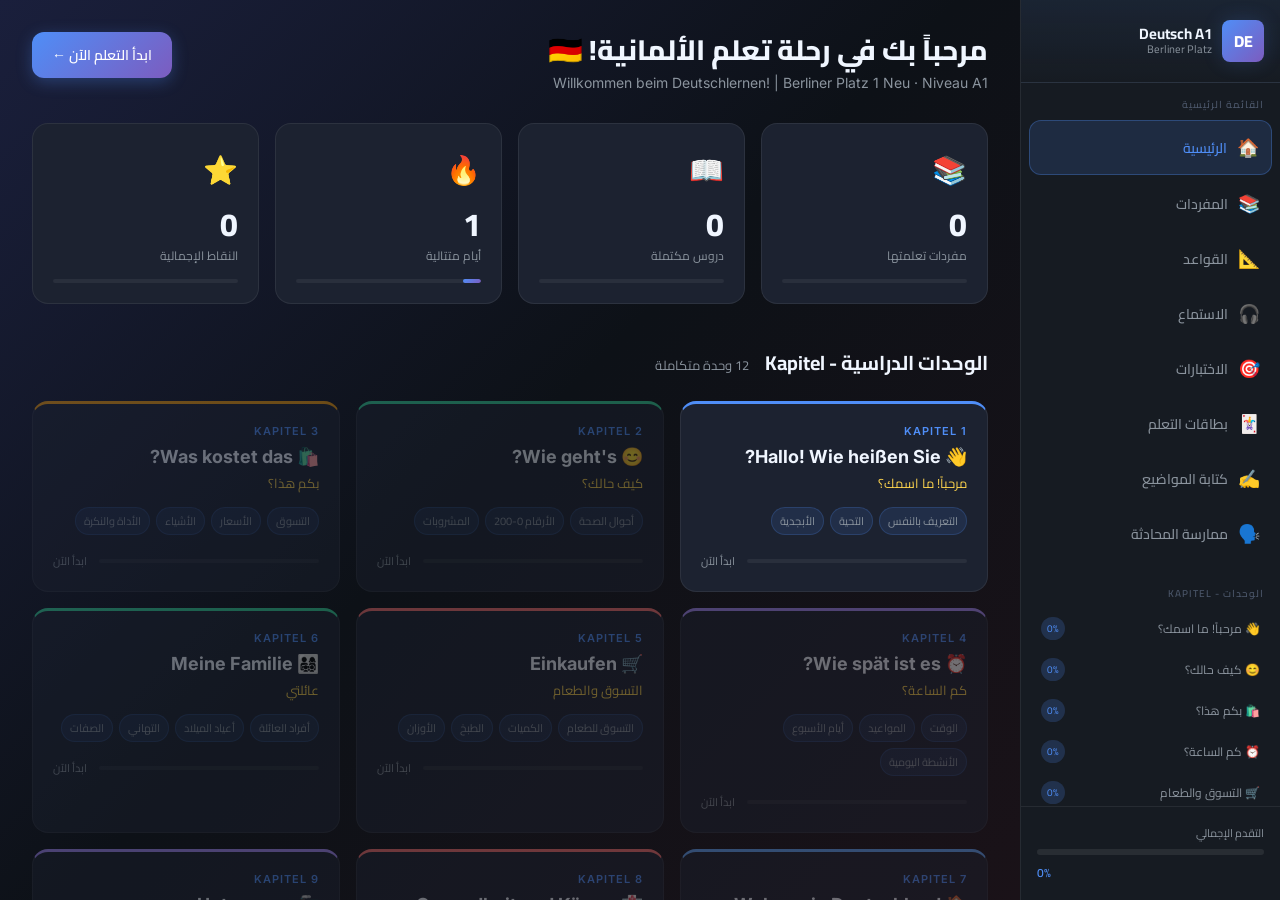
==== index.html @ d4e66ebb "Initial commit: German A1 Study Web App with Audio & Conversation Simulator" ====
<!DOCTYPE html>
<html lang="ar" dir="rtl">
<head>
  <meta charset="UTF-8" />
  <meta name="viewport" content="width=device-width, initial-scale=1.0" />
  <title>Deutsch Lernen A1 | تعلم الألمانية</title>
  <meta name="description" content="موقع تعليمي تفاعلي لتعلم اللغة الألمانية بمستوى A1 - Berliner Platz 1 Neu" />
  <link rel="preconnect" href="https://fonts.googleapis.com" />
  <link rel="preconnect" href="https://fonts.gstatic.com" crossorigin />
  <link href="https://fonts.googleapis.com/css2?family=Inter:wght@300;400;500;600;700;800&family=Amiri:wght@400;700&family=Cairo:wght@300;400;600;700;800&display=swap" rel="stylesheet" />
  <link rel="stylesheet" href="css/main.css" />
  <link rel="stylesheet" href="css/animations.css" />
  <link rel="stylesheet" href="css/skills.css" />
</head>
<body>
  <!-- Sidebar Navigation -->
  <aside class="sidebar" id="sidebar">
    <div class="sidebar-header">
      <div class="logo">
        <span class="logo-de">DE</span>
        <div class="logo-text">
          <span class="logo-title">Deutsch A1</span>
          <span class="logo-sub">Berliner Platz</span>
        </div>
      </div>
      <button class="sidebar-toggle" id="sidebarToggle" aria-label="Toggle Sidebar">☰</button>
    </div>

    <nav class="sidebar-nav">
      <div class="nav-section">
        <span class="nav-section-label">القائمة الرئيسية</span>
        <div class="nav-item active" data-page="dashboard" id="nav-dashboard" onclick="navigateTo('dashboard')">
          <span class="nav-icon">🏠</span>
          <span class="nav-label">الرئيسية</span>
        </div>
        <div class="nav-item" data-page="vocabulary" id="nav-vocabulary" onclick="navigateTo('vocabulary')">
          <span class="nav-icon">📚</span>
          <span class="nav-label">المفردات</span>
        </div>
        <div class="nav-item" data-page="grammar" id="nav-grammar" onclick="navigateTo('grammar')">
          <span class="nav-icon">📐</span>
          <span class="nav-label">القواعد</span>
        </div>
        <div class="nav-item" data-page="listening" id="nav-listening" onclick="navigateTo('listening')">
          <span class="nav-icon">🎧</span>
          <span class="nav-label">الاستماع</span>
        </div>
        <div class="nav-item" data-page="quiz" id="nav-quiz" onclick="navigateTo('quiz')">
          <span class="nav-icon">🎯</span>
          <span class="nav-label">الاختبارات</span>
        </div>
        <div class="nav-item" data-page="flashcards" id="nav-flashcards" onclick="navigateTo('flashcards')">
          <span class="nav-icon">🃏</span>
          <span class="nav-label">بطاقات التعلم</span>
        </div>
        <div class="nav-item" data-page="writing" id="nav-writing" onclick="navigateTo('writing')">
          <span class="nav-icon">✍️</span>
          <span class="nav-label">كتابة المواضيع</span>
        </div>
        <div class="nav-item" data-page="conversation" id="nav-conversation" onclick="navigateTo('conversation')">
          <span class="nav-icon">🗣️</span>
          <span class="nav-label">ممارسة المحادثة</span>
        </div>
      </div>

      <div class="nav-section">
        <span class="nav-section-label">الوحدات - Kapitel</span>
        <div class="chapters-list" id="chaptersList">
          <!-- Generated by JS -->
        </div>
      </div>
    </nav>

    <div class="sidebar-footer">
      <div class="progress-bar-container">
        <span class="progress-label">التقدم الإجمالي</span>
        <div class="progress-bar">
          <div class="progress-fill" id="overallProgress" style="width: 0%"></div>
        </div>
        <span class="progress-pct" id="overallProgressPct">0%</span>
      </div>
    </div>
  </aside>

  <!-- Main Content -->
  <main class="main-content" id="mainContent">
    <!-- Dashboard Page -->
    <div class="page active" id="page-dashboard">
      <div class="page-header">
        <div class="page-title-area">
          <h1 class="page-title">مرحباً بك في رحلة تعلم الألمانية! 🇩🇪</h1>
          <p class="page-subtitle">Willkommen beim Deutschlernen! | Berliner Platz 1 Neu · Niveau A1</p>
        </div>
        <div class="header-actions">
          <button class="btn btn-primary" onclick="startLearning()">ابدأ التعلم الآن ←</button>
        </div>
      </div>

      <!-- Stats Cards -->
      <div class="stats-grid" id="statsGrid">
        <div class="stat-card" id="stat-words">
          <div class="stat-icon">📚</div>
          <div class="stat-info">
            <span class="stat-value" id="learnedWords">0</span>
            <span class="stat-label">مفردات تعلمتها</span>
          </div>
          <div class="stat-progress">
            <div class="stat-bar" style="width: 0%" id="wordBar"></div>
          </div>
        </div>
        <div class="stat-card" id="stat-lessons">
          <div class="stat-icon">📖</div>
          <div class="stat-info">
            <span class="stat-value" id="completedLessons">0</span>
            <span class="stat-label">دروس مكتملة</span>
          </div>
          <div class="stat-progress">
            <div class="stat-bar" style="width: 0%" id="lessonBar"></div>
          </div>
        </div>
        <div class="stat-card" id="stat-streak">
          <div class="stat-icon">🔥</div>
          <div class="stat-info">
            <span class="stat-value" id="streakDays">0</span>
            <span class="stat-label">أيام متتالية</span>
          </div>
          <div class="stat-progress">
            <div class="stat-bar" style="width: 0%" id="streakBar"></div>
          </div>
        </div>
        <div class="stat-card" id="stat-score">
          <div class="stat-icon">⭐</div>
          <div class="stat-info">
            <span class="stat-value" id="totalScore">0</span>
            <span class="stat-label">النقاط الإجمالية</span>
          </div>
          <div class="stat-progress">
            <div class="stat-bar" style="width: 0%" id="scoreBar"></div>
          </div>
        </div>
      </div>

      <!-- Chapters Grid -->
      <div class="section-title-row">
        <h2 class="section-title">الوحدات الدراسية - Kapitel</h2>
        <span class="section-sub">12 وحدة متكاملة</span>
      </div>
      <div class="chapters-grid" id="chaptersGrid">
        <!-- Generated by JS -->
      </div>

      <!-- Today's Focus -->
      <div class="focus-section">
        <div class="focus-card">
          <div class="focus-header">
            <span class="focus-icon">💡</span>
            <h3>كلمة اليوم - Wort des Tages</h3>
          </div>
          <div class="daily-word" id="dailyWord">
            <!-- Generated by JS -->
          </div>
        </div>
        <div class="focus-card">
          <div class="focus-header">
            <span class="focus-icon">📝</span>
            <h3>جملة اليوم - Satz des Tages</h3>
          </div>
          <div class="daily-sentence" id="dailySentence">
            <!-- Generated by JS -->
          </div>
        </div>
      </div>
    </div>

    <!-- Lesson Page -->
    <div class="page" id="page-lesson">
      <div class="page-header">
        <button class="btn btn-ghost back-btn" onclick="navigateTo('dashboard')">← رجوع</button>
        <div class="page-title-area">
          <h1 class="page-title" id="lessonTitle">الدرس</h1>
          <p class="page-subtitle" id="lessonSubtitle"></p>
        </div>
        <div class="lesson-progress-indicator">
          <span id="lessonProgressText">0 / 4</span>
        </div>
      </div>

      <div class="lesson-tabs">
        <button class="lesson-tab active" data-tab="text" onclick="switchLessonTab('text')">📖 النص</button>
        <button class="lesson-tab" data-tab="vocab" onclick="switchLessonTab('vocab')">📚 المفردات</button>
        <button class="lesson-tab" data-tab="grammar" onclick="switchLessonTab('grammar')">📐 القواعد</button>
        <button class="lesson-tab" data-tab="exercises" onclick="switchLessonTab('exercises')">✏️ تمارين</button>
      </div>

      <div class="lesson-content" id="lessonContent">
        <!-- Generated by JS -->
      </div>

      <div class="lesson-nav">
        <button class="btn btn-ghost" id="prevLessonBtn" onclick="prevSection()">← السابق</button>
        <button class="btn btn-primary" id="nextLessonBtn" onclick="nextSection()">التالي →</button>
      </div>
    </div>

    <!-- Vocabulary Page -->
    <div class="page" id="page-vocabulary">
      <div class="page-header">
        <div class="page-title-area">
          <h1 class="page-title">المفردات - Wortschatz</h1>
          <p class="page-subtitle">كل مفردات البرنامج منظمة حسب الوحدات</p>
        </div>
      </div>

      <div class="vocab-controls">
        <div class="vocab-search-wrap">
          <input type="text" id="vocabSearch" class="vocab-search" placeholder="ابحث عن كلمة... Suche..." oninput="filterVocab()" />
        </div>
        <div class="vocab-filters">
          <select class="filter-select" id="chapterFilter" onchange="filterVocab()">
            <option value="all">جميع الوحدات</option>
          </select>
          <select class="filter-select" id="typeFilter" onchange="filterVocab()">
            <option value="all">جميع الأنواع</option>
            <option value="noun">اسم - Nomen</option>
            <option value="verb">فعل - Verb</option>
            <option value="adj">صفة - Adjektiv</option>
            <option value="phrase">عبارة - Ausdruck</option>
          </select>
        </div>
      </div>

      <div class="vocab-grid" id="vocabGrid">
        <!-- Generated by JS -->
      </div>
    </div>

    <!-- Grammar Page -->
    <div class="page" id="page-grammar">
      <div class="page-header">
        <div class="page-title-area">
          <h1 class="page-title">القواعد النحوية - Grammatik</h1>
          <p class="page-subtitle">شرح مبسط لقواعد اللغة الألمانية مستوى A1</p>
        </div>
      </div>

      <div class="grammar-list" id="grammarList">
        <!-- Generated by JS -->
      </div>
    </div>

    <!-- Listening Page -->
    <div class="page" id="page-listening">
      <div class="page-header">
        <div class="page-title-area">
          <h1 class="page-title">تمارين الاستماع - Hören</h1>
          <p class="page-subtitle">ملفات صوتية أصلية من كتاب Berliner Platz 1 Neu</p>
        </div>
      </div>

      <div class="audio-chapter-filter">
        <select class="filter-select" id="audioChapterFilter" onchange="filterAudio()">
          <option value="all">جميع الوحدات</option>
        </select>
      </div>

      <div class="audio-list" id="audioList">
        <!-- Generated by JS -->
      </div>
    </div>

    <!-- Quiz Page -->
    <div class="page" id="page-quiz">
      <div class="page-header">
        <div class="page-title-area">
          <h1 class="page-title">الاختبارات - Übungen</h1>
          <p class="page-subtitle">اختبر معلوماتك في كل وحدة</p>
        </div>
      </div>

      <div class="quiz-selection" id="quizSelection" style="display:grid">
        <!-- Generated by JS -->
      </div>

      <div class="quiz-active" id="quizActive" style="display:none">
        <div class="quiz-header-bar">
          <span id="quizProgress">سؤال 1 من 10</span>
          <div class="quiz-progress-bar">
            <div class="quiz-progress-fill" id="quizProgressFill" style="width:10%"></div>
          </div>
          <span id="quizScore">النقاط: 0</span>
        </div>

        <div class="question-card" id="questionCard">
          <!-- Generated by JS -->
        </div>

        <div class="quiz-controls">
          <button class="btn btn-primary" id="checkAnswerBtn" onclick="checkAnswer()">تحقق من الإجابة</button>
          <button class="btn btn-ghost" id="nextQuestionBtn" onclick="nextQuestion()" style="display:none">التالي →</button>
        </div>
      </div>

      <div class="quiz-results" id="quizResults" style="display:none">
        <!-- Generated by JS -->
      </div>
    </div>

    <!-- Flashcards Page -->
    <div class="page" id="page-flashcards">
      <div class="page-header">
        <div class="page-title-area">
          <h1 class="page-title">بطاقات التعلم - Lernkarten</h1>
          <p class="page-subtitle">نظام التكرار الذكي لحفظ المفردات</p>
        </div>
      </div>

      <div class="flashcard-controls">
        <select class="filter-select" id="flashcardChapter" onchange="setupFlashcards()">
          <option value="all">جميع الوحدات</option>
        </select>
        <button class="btn btn-primary" onclick="shuffleFlashcards()">🔀 خلط البطاقات</button>
      </div>

      <div class="flashcard-area" id="flashcardArea">
        <div class="flashcard-counter" id="flashcardCounter">بطاقة 1 من 50</div>
        <div class="flashcard-wrap">
          <div class="flashcard" id="flashcard" onclick="flipCard()">
            <div class="flashcard-front" id="flashcardFront">
              <div class="fc-word"></div>
              <div class="fc-hint">انقر للقلب</div>
            </div>
            <div class="flashcard-back" id="flashcardBack">
              <div class="fc-translation"></div>
              <div class="fc-example"></div>
            </div>
          </div>
        </div>

        <div class="flashcard-actions" id="flashcardActions" style="display:none">
          <button class="fc-btn fc-hard" onclick="rateCard('hard')">😕 صعبة</button>
          <button class="fc-btn fc-medium" onclick="rateCard('medium')">🤔 متوسطة</button>
          <button class="fc-btn fc-easy" onclick="rateCard('easy')">😊 سهلة</button>
        </div>

        <div class="flashcard-nav">
          <button class="btn btn-ghost" onclick="prevCard()">← السابق</button>
          <button class="btn btn-ghost" onclick="nextCard()">التالي →</button>
        </div>
      </div>
    </div>

    <!-- Writing Page -->
    <div class="page" id="page-writing">
      <!-- Generated by JS -->
    </div>

    <!-- Conversation Page -->
    <div class="page" id="page-conversation">
      <div class="page-header">
        <div class="page-title-area">
          <h1 class="page-title">🗣️ ممارسة المحادثة - Konversationstraining</h1>
          <p class="page-subtitle">محاكاة محادثات تفاعلية بالصوت لبناء الثقة في التحدث بالألمانية</p>
        </div>
      </div>

      <div class="conversation-selection" id="convSelection" style="display:grid">
        <!-- Generated by JS -->
      </div>

      <div class="conversation-active" id="convActive" style="display:none">
        <div class="conv-header-bar">
          <button class="btn btn-ghost back-btn" onclick="backToConvMenu()">← إنهاء المحادثة</button>
          <span id="convScenarioTitle" style="font-weight:700;color:var(--text-german)">المحادثة النشطة</span>
          <span id="convScore" style="color:var(--accent-gold);font-weight:700">النقاط: 0</span>
        </div>

        <div class="chat-container" id="chatContainer">
          <!-- Chat messages go here -->
        </div>

        <div class="user-input-area" id="userInputArea">
          <!-- User prompt & options go here -->
        </div>
      </div>

      <div class="conversation-results" id="convResults" style="display:none">
        <!-- Final score and button to restart/go back -->
      </div>
    </div>
  </main>

  <!-- Toast Notifications -->
  <div class="toast-container" id="toastContainer"></div>

  <!-- Audio Player (Global) -->
  <div class="global-audio-player" id="globalAudioPlayer" style="display:none">
    <div class="audio-player-inner">
      <button class="audio-close" onclick="closeAudioPlayer()">✕</button>
      <div class="audio-info">
        <span class="audio-track-name" id="audioTrackName">...</span>
        <span class="audio-chapter-name" id="audioChapterName">...</span>
      </div>
      <div class="audio-controls-wrap">
        <button class="audio-btn" onclick="seekAudio(-10)">-10s</button>
        <button class="audio-btn audio-play-btn" id="audioPlayBtn" onclick="toggleAudio()">▶</button>
        <button class="audio-btn" onclick="seekAudio(10)">+10s</button>
      </div>
      <div class="audio-progress-wrap">
        <span class="audio-time" id="audioCurrentTime">0:00</span>
        <div class="audio-progress-bar" onclick="seekToPosition(event)">
          <div class="audio-progress-fill" id="audioProgressFill" style="width:0%"></div>
        </div>
        <span class="audio-time" id="audioDuration">0:00</span>
      </div>
      <div class="audio-volume-wrap">
        <span>🔊</span>
        <input type="range" class="volume-slider" id="volumeSlider" min="0" max="1" step="0.1" value="1" oninput="setVolume(this.value)" />
      </div>
    </div>
    <audio id="globalAudio" onended="audioEnded()" ontimeupdate="updateAudioProgress()" onloadedmetadata="audioLoaded()"></audio>
  </div>

  <script src="js/curriculum.js"></script>
  <script src="js/vocabulary.js"></script>
  <script src="js/audio.js"></script>
  <script src="js/quiz.js"></script>
  <script src="js/writing.js"></script>
  <script src="js/conversation.js"></script>
  <script src="js/app.js"></script>
</body>
</html>
---- css/main.css ----
/* ============================================================
   DEUTSCH LERNEN A1 - Main Stylesheet
   Berliner Platz 1 Neu | تعلم الألمانية
   ============================================================ */

:root {
  /* Color Palette */
  --bg-primary: #0d1117;
  --bg-secondary: #161b22;
  --bg-card: #1c2230;
  --bg-card-hover: #232a3b;
  --bg-glass: rgba(28, 34, 48, 0.85);

  --accent-primary: #4f8ef7;
  --accent-secondary: #7c5cbf;
  --accent-success: #34d399;
  --accent-warning: #fbbf24;
  --accent-danger: #f87171;
  --accent-gold: #f59e0b;

  --de-gold: #FFCC02;
  --de-red: #DD0000;
  --de-black: #000000;

  --text-primary: #f0f6ff;
  --text-secondary: #8b949e;
  --text-muted: #4a5568;
  --text-german: #93c5fd;
  --text-arabic: #fcd34d;

  /* Gradients */
  --gradient-hero: linear-gradient(135deg, #1a1f3c 0%, #0d1117 50%, #1a1218 100%);
  --gradient-card: linear-gradient(145deg, #1c2230, #161b22);
  --gradient-accent: linear-gradient(135deg, #4f8ef7, #7c5cbf);
  --gradient-success: linear-gradient(135deg, #059669, #34d399);
  --gradient-gold: linear-gradient(135deg, #f59e0b, #fbbf24);

  /* Borders */
  --border-subtle: 1px solid rgba(255, 255, 255, 0.07);
  --border-accent: 1px solid rgba(79, 142, 247, 0.3);

  /* Shadows */
  --shadow-card: 0 4px 24px rgba(0, 0, 0, 0.4);
  --shadow-glow: 0 0 20px rgba(79, 142, 247, 0.2);
  --shadow-glow-success: 0 0 20px rgba(52, 211, 153, 0.2);

  /* Spacing */
  --sidebar-width: 260px;
  --radius-sm: 8px;
  --radius-md: 12px;
  --radius-lg: 16px;
  --radius-xl: 24px;
  --radius-full: 9999px;

  /* Transition */
  --transition: all 0.25s cubic-bezier(0.4, 0, 0.2, 1);
}

/* ── Reset & Base ── */
*, *::before, *::after { box-sizing: border-box; margin: 0; padding: 0; }
html { scroll-behavior: smooth; }

body {
  font-family: 'Cairo', 'Inter', sans-serif;
  background: var(--bg-primary);
  color: var(--text-primary);
  min-height: 100vh;
  display: flex;
  overflow: hidden;
}

/* ── Scrollbar ── */
::-webkit-scrollbar { width: 6px; }
::-webkit-scrollbar-track { background: var(--bg-primary); }
::-webkit-scrollbar-thumb { background: rgba(79, 142, 247, 0.3); border-radius: 3px; }
::-webkit-scrollbar-thumb:hover { background: rgba(79, 142, 247, 0.6); }

/* ============================================================
   SIDEBAR
   ============================================================ */
.sidebar {
  width: var(--sidebar-width);
  min-width: var(--sidebar-width);
  height: 100vh;
  background: var(--bg-secondary);
  border-left: var(--border-subtle);
  display: flex;
  flex-direction: column;
  position: fixed;
  top: 0;
  right: 0;
  z-index: 100;
  overflow-y: auto;
  transition: var(--transition);
}

.sidebar-header {
  padding: 20px 16px;
  border-bottom: var(--border-subtle);
  display: flex;
  align-items: center;
  gap: 12px;
  background: linear-gradient(180deg, rgba(79, 142, 247, 0.08), transparent);
}

.logo {
  display: flex;
  align-items: center;
  gap: 10px;
  flex: 1;
}

.logo-de {
  width: 42px;
  height: 42px;
  background: var(--gradient-accent);
  border-radius: var(--radius-sm);
  display: flex;
  align-items: center;
  justify-content: center;
  font-size: 16px;
  font-weight: 800;
  color: white;
  flex-shrink: 0;
  box-shadow: var(--shadow-glow);
}

.logo-text {
  display: flex;
  flex-direction: column;
  line-height: 1.2;
}

.logo-title {
  font-size: 15px;
  font-weight: 700;
  color: var(--text-primary);
}

.logo-sub {
  font-size: 11px;
  color: var(--text-secondary);
}

.sidebar-toggle {
  background: none;
  border: none;
  color: var(--text-secondary);
  cursor: pointer;
  font-size: 18px;
  padding: 4px;
  display: none;
}

.sidebar-nav {
  flex: 1;
  padding: 12px 8px;
  overflow-y: auto;
}

.nav-section {
  margin-bottom: 24px;
}

.nav-section-label {
  display: block;
  font-size: 10px;
  font-weight: 600;
  color: var(--text-muted);
  text-transform: uppercase;
  letter-spacing: 1px;
  padding: 0 8px;
  margin-bottom: 6px;
}

.nav-item {
  display: flex;
  align-items: center;
  gap: 10px;
  padding: 10px 12px;
  border-radius: var(--radius-md);
  color: var(--text-secondary);
  text-decoration: none;
  font-size: 14px;
  font-weight: 500;
  transition: var(--transition);
  margin-bottom: 2px;
  cursor: pointer;
}

.nav-item:hover {
  background: rgba(79, 142, 247, 0.1);
  color: var(--text-primary);
}

.nav-item.active {
  background: rgba(79, 142, 247, 0.15);
  color: var(--accent-primary);
  border: var(--border-accent);
}

.nav-icon { font-size: 18px; }

.chapters-list {
  display: flex;
  flex-direction: column;
  gap: 2px;
}

.chapter-nav-item {
  display: flex;
  align-items: center;
  justify-content: space-between;
  padding: 8px 12px;
  border-radius: var(--radius-sm);
  color: var(--text-secondary);
  text-decoration: none;
  font-size: 12px;
  cursor: pointer;
  transition: var(--transition);
}

.chapter-nav-item:hover { background: rgba(255,255,255,0.04); color: var(--text-primary); }
.chapter-nav-item.completed { color: var(--accent-success); }

.chapter-nav-badge {
  font-size: 10px;
  padding: 2px 6px;
  border-radius: var(--radius-full);
  background: rgba(79, 142, 247, 0.2);
  color: var(--accent-primary);
}

.chapter-nav-badge.done {
  background: rgba(52, 211, 153, 0.2);
  color: var(--accent-success);
}

.sidebar-footer {
  padding: 16px;
  border-top: var(--border-subtle);
}

.progress-bar-container {
  display: flex;
  flex-direction: column;
  gap: 6px;
}

.progress-label {
  font-size: 11px;
  color: var(--text-secondary);
}

.progress-bar {
  height: 6px;
  background: rgba(255,255,255,0.08);
  border-radius: var(--radius-full);
  overflow: hidden;
}

.progress-fill {
  height: 100%;
  background: var(--gradient-accent);
  border-radius: var(--radius-full);
  transition: width 0.6s ease;
}

.progress-pct {
  font-size: 12px;
  font-weight: 600;
  color: var(--accent-primary);
  align-self: flex-end;
}

/* ============================================================
   MAIN CONTENT
   ============================================================ */
.main-content {
  flex: 1;
  margin-right: var(--sidebar-width);
  height: 100vh;
  overflow-y: auto;
  padding: 32px;
  background: var(--gradient-hero);
}

/* ── Pages ── */
.page { display: none; }
.page.active { display: block; animation: fadeInUp 0.4s ease; }

/* ── Page Header ── */
.page-header {
  display: flex;
  align-items: flex-start;
  justify-content: space-between;
  margin-bottom: 32px;
  gap: 16px;
  flex-wrap: wrap;
}

.page-title-area { flex: 1; }

.page-title {
  font-size: 28px;
  font-weight: 800;
  color: var(--text-primary);
  margin-bottom: 6px;
  line-height: 1.3;
}

.page-subtitle {
  font-size: 14px;
  color: var(--text-secondary);
  font-family: 'Inter', sans-serif;
}

/* ============================================================
   BUTTONS
   ============================================================ */
.btn {
  display: inline-flex;
  align-items: center;
  gap: 8px;
  padding: 10px 20px;
  border-radius: var(--radius-md);
  font-size: 14px;
  font-weight: 600;
  font-family: 'Cairo', sans-serif;
  cursor: pointer;
  border: none;
  transition: var(--transition);
  text-decoration: none;
  white-space: nowrap;
}

.btn-primary {
  background: var(--gradient-accent);
  color: white;
  box-shadow: 0 4px 16px rgba(79, 142, 247, 0.3);
}

.btn-primary:hover {
  transform: translateY(-2px);
  box-shadow: 0 8px 24px rgba(79, 142, 247, 0.4);
}

.btn-ghost {
  background: rgba(255,255,255,0.06);
  color: var(--text-secondary);
  border: var(--border-subtle);
}

.btn-ghost:hover {
  background: rgba(255,255,255,0.1);
  color: var(--text-primary);
}

.btn-success {
  background: var(--gradient-success);
  color: white;
}

.back-btn { font-size: 13px; }

/* ============================================================
   STATS GRID
   ============================================================ */
.stats-grid {
  display: grid;
  grid-template-columns: repeat(4, 1fr);
  gap: 16px;
  margin-bottom: 40px;
}

.stat-card {
  background: var(--bg-card);
  border: var(--border-subtle);
  border-radius: var(--radius-lg);
  padding: 20px;
  display: flex;
  flex-direction: column;
  gap: 12px;
  transition: var(--transition);
  cursor: pointer;
  position: relative;
  overflow: hidden;
}

.stat-card::before {
  content: '';
  position: absolute;
  top: 0; left: 0; right: 0;
  height: 2px;
  background: var(--gradient-accent);
  opacity: 0;
  transition: var(--transition);
}

.stat-card:hover {
  transform: translateY(-4px);
  box-shadow: var(--shadow-card);
  border-color: rgba(79, 142, 247, 0.2);
}

.stat-card:hover::before { opacity: 1; }

.stat-icon { font-size: 28px; }

.stat-info {
  display: flex;
  flex-direction: column;
  gap: 4px;
}

.stat-value {
  font-size: 32px;
  font-weight: 800;
  color: var(--text-primary);
  line-height: 1;
}

.stat-label {
  font-size: 12px;
  color: var(--text-secondary);
}

.stat-progress {
  height: 4px;
  background: rgba(255,255,255,0.06);
  border-radius: var(--radius-full);
  overflow: hidden;
}

.stat-bar {
  height: 100%;
  background: var(--gradient-accent);
  border-radius: var(--radius-full);
  transition: width 0.8s ease;
}

/* ============================================================
   CHAPTERS GRID
   ============================================================ */
.section-title-row {
  display: flex;
  align-items: baseline;
  gap: 16px;
  margin-bottom: 20px;
}

.section-title {
  font-size: 20px;
  font-weight: 700;
  color: var(--text-primary);
}

.section-sub {
  font-size: 13px;
  color: var(--text-secondary);
}

.chapters-grid {
  display: grid;
  grid-template-columns: repeat(3, 1fr);
  gap: 16px;
  margin-bottom: 40px;
}

.chapter-card {
  background: var(--bg-card);
  border: var(--border-subtle);
  border-radius: var(--radius-lg);
  padding: 20px;
  cursor: pointer;
  transition: var(--transition);
  position: relative;
  overflow: hidden;
}

.chapter-card::after {
  content: '';
  position: absolute;
  inset: 0;
  background: var(--gradient-accent);
  opacity: 0;
  transition: var(--transition);
  border-radius: var(--radius-lg);
}

.chapter-card:hover {
  transform: translateY(-4px);
  box-shadow: var(--shadow-card);
}

.chapter-card:hover::after { opacity: 0.05; }
.chapter-card.locked { opacity: 0.4; cursor: not-allowed; }

.chapter-number {
  font-size: 11px;
  font-weight: 600;
  color: var(--accent-primary);
  text-transform: uppercase;
  letter-spacing: 1px;
  margin-bottom: 8px;
  font-family: 'Inter', sans-serif;
}

.chapter-title-de {
  font-size: 18px;
  font-weight: 700;
  color: var(--text-primary);
  margin-bottom: 4px;
  font-family: 'Inter', sans-serif;
}

.chapter-title-ar {
  font-size: 13px;
  color: var(--text-arabic);
  margin-bottom: 12px;
}

.chapter-topics {
  display: flex;
  flex-wrap: wrap;
  gap: 6px;
  margin-bottom: 16px;
}

.topic-tag {
  font-size: 11px;
  padding: 3px 8px;
  border-radius: var(--radius-full);
  background: rgba(79, 142, 247, 0.12);
  color: var(--text-secondary);
  border: 1px solid rgba(79, 142, 247, 0.2);
}

.chapter-footer {
  display: flex;
  align-items: center;
  justify-content: space-between;
}

.chapter-progress-mini {
  flex: 1;
  height: 4px;
  background: rgba(255,255,255,0.06);
  border-radius: var(--radius-full);
  margin-left: 12px;
  overflow: hidden;
}

.chapter-progress-fill {
  height: 100%;
  background: var(--gradient-accent);
  border-radius: var(--radius-full);
  transition: width 0.6s ease;
}

.chapter-status {
  font-size: 11px;
  color: var(--text-secondary);
}

.chapter-status.done { color: var(--accent-success); }
.chapter-status.inprogress { color: var(--accent-warning); }

/* ============================================================
   FOCUS / DAILY SECTION
   ============================================================ */
.focus-section {
  display: grid;
  grid-template-columns: 1fr 1fr;
  gap: 16px;
  margin-bottom: 32px;
}

.focus-card {
  background: var(--bg-card);
  border: var(--border-subtle);
  border-radius: var(--radius-lg);
  padding: 24px;
  transition: var(--transition);
}

.focus-card:hover {
  border-color: rgba(79, 142, 247, 0.2);
  box-shadow: var(--shadow-glow);
}

.focus-header {
  display: flex;
  align-items: center;
  gap: 10px;
  margin-bottom: 16px;
}

.focus-icon { font-size: 20px; }
.focus-header h3 { font-size: 14px; font-weight: 600; color: var(--text-secondary); }

.daily-word {
  text-align: center;
}

.daily-word .word-de {
  font-size: 32px;
  font-weight: 800;
  color: var(--text-german);
  font-family: 'Inter', sans-serif;
  display: block;
  margin-bottom: 8px;
}

.daily-word .word-ar {
  font-size: 16px;
  color: var(--text-arabic);
  margin-bottom: 6px;
}

.daily-word .word-type {
  font-size: 11px;
  color: var(--text-muted);
  padding: 2px 8px;
  background: rgba(255,255,255,0.05);
  border-radius: var(--radius-full);
  display: inline-block;
  font-family: 'Inter', sans-serif;
}

.daily-sentence .sentence-de {
  font-size: 18px;
  font-weight: 600;
  color: var(--text-german);
  font-family: 'Inter', sans-serif;
  margin-bottom: 8px;
  line-height: 1.5;
}

.daily-sentence .sentence-ar {
  font-size: 14px;
  color: var(--text-arabic);
}

/* ============================================================
   LESSON PAGE
   ============================================================ */
.lesson-tabs {
  display: flex;
  gap: 4px;
  background: rgba(255,255,255,0.04);
  padding: 4px;
  border-radius: var(--radius-md);
  margin-bottom: 24px;
  width: fit-content;
}

.lesson-tab {
  padding: 8px 18px;
  border-radius: 8px;
  border: none;
  background: none;
  color: var(--text-secondary);
  font-size: 13px;
  font-weight: 500;
  font-family: 'Cairo', sans-serif;
  cursor: pointer;
  transition: var(--transition);
}

.lesson-tab.active {
  background: var(--bg-card);
  color: var(--accent-primary);
  box-shadow: 0 2px 8px rgba(0,0,0,0.3);
}

.lesson-content {
  min-height: 400px;
  margin-bottom: 24px;
}

/* Text Tab */
.lesson-text-section {
  background: var(--bg-card);
  border: var(--border-subtle);
  border-radius: var(--radius-lg);
  padding: 28px;
}

.lesson-dialog {
  display: flex;
  flex-direction: column;
  gap: 16px;
}

.dialog-line {
  display: flex;
  gap: 16px;
  align-items: flex-start;
}

.dialog-speaker {
  font-size: 12px;
  font-weight: 700;
  color: var(--accent-primary);
  min-width: 80px;
  padding-top: 4px;
  font-family: 'Inter', sans-serif;
}

.dialog-content {
  flex: 1;
}

.dialog-de {
  font-size: 16px;
  font-weight: 600;
  color: var(--text-primary);
  font-family: 'Inter', sans-serif;
  line-height: 1.6;
  margin-bottom: 4px;
}

.dialog-ar {
  font-size: 13px;
  color: var(--text-arabic);
  opacity: 0.8;
}

/* Vocabulary Tab */
.vocab-cards-grid {
  display: grid;
  grid-template-columns: repeat(3, 1fr);
  gap: 12px;
}

.vocab-mini-card {
  background: var(--bg-card);
  border: var(--border-subtle);
  border-radius: var(--radius-md);
  padding: 14px;
  transition: var(--transition);
  cursor: pointer;
}

.vocab-mini-card:hover {
  border-color: rgba(79, 142, 247, 0.3);
  transform: translateY(-2px);
}

.vm-de {
  font-size: 18px;
  font-weight: 700;
  color: var(--text-german);
  font-family: 'Inter', sans-serif;
  margin-bottom: 4px;
}

.vm-ar { font-size: 13px; color: var(--text-arabic); }
.vm-type { font-size: 10px; color: var(--text-muted); font-family: 'Inter', sans-serif; }

/* Grammar Tab */
.grammar-box {
  background: var(--bg-card);
  border: var(--border-subtle);
  border-radius: var(--radius-lg);
  overflow: hidden;
  margin-bottom: 16px;
}

.grammar-header {
  padding: 16px 20px;
  background: rgba(79, 142, 247, 0.1);
  border-bottom: var(--border-subtle);
  cursor: pointer;
  display: flex;
  align-items: center;
  justify-content: space-between;
}

.grammar-title { font-size: 16px; font-weight: 700; color: var(--accent-primary); }
.grammar-toggle { color: var(--text-secondary); transition: var(--transition); }
.grammar-box.open .grammar-toggle { transform: rotate(180deg); }

.grammar-body {
  padding: 20px;
  display: none;
}

.grammar-box.open .grammar-body { display: block; }

.grammar-rule {
  background: rgba(79, 142, 247, 0.06);
  border-radius: var(--radius-md);
  padding: 12px 16px;
  margin-bottom: 12px;
  border-right: 3px solid var(--accent-primary);
}

.grammar-example {
  font-family: 'Inter', sans-serif;
  font-size: 15px;
  color: var(--text-german);
  margin-bottom: 4px;
}

.grammar-explanation { font-size: 13px; color: var(--text-secondary); }

.grammar-table {
  width: 100%;
  border-collapse: collapse;
  margin-top: 12px;
  font-size: 13px;
}

.grammar-table th {
  background: rgba(79, 142, 247, 0.1);
  color: var(--accent-primary);
  padding: 10px 12px;
  text-align: right;
  font-weight: 600;
}

.grammar-table td {
  padding: 10px 12px;
  border-bottom: 1px solid rgba(255,255,255,0.04);
  color: var(--text-primary);
}

.grammar-table tr:hover td { background: rgba(255,255,255,0.02); }

/* ============================================================
   VOCABULARY PAGE (full)
   ============================================================ */
.vocab-controls {
  display: flex;
  gap: 12px;
  margin-bottom: 24px;
  flex-wrap: wrap;
}

.vocab-search-wrap { flex: 1; min-width: 200px; }

.vocab-search {
  width: 100%;
  padding: 10px 16px;
  background: var(--bg-card);
  border: var(--border-subtle);
  border-radius: var(--radius-md);
  color: var(--text-primary);
  font-family: 'Cairo', sans-serif;
  font-size: 14px;
  outline: none;
  transition: var(--transition);
}

.vocab-search:focus { border-color: rgba(79, 142, 247, 0.5); box-shadow: var(--shadow-glow); }
.vocab-search::placeholder { color: var(--text-muted); }

.vocab-filters { display: flex; gap: 8px; }

.filter-select {
  padding: 10px 14px;
  background: var(--bg-card);
  border: var(--border-subtle);
  border-radius: var(--radius-md);
  color: var(--text-primary);
  font-family: 'Cairo', sans-serif;
  font-size: 13px;
  outline: none;
  cursor: pointer;
  transition: var(--transition);
}

.filter-select:focus { border-color: rgba(79, 142, 247, 0.5); }

.vocab-grid {
  display: grid;
  grid-template-columns: repeat(auto-fill, minmax(220px, 1fr));
  gap: 14px;
}

.vocab-card {
  background: var(--bg-card);
  border: var(--border-subtle);
  border-radius: var(--radius-lg);
  padding: 18px;
  transition: var(--transition);
  cursor: pointer;
  position: relative;
}

.vocab-card:hover {
  transform: translateY(-3px);
  border-color: rgba(79, 142, 247, 0.3);
  box-shadow: var(--shadow-card);
}

.vocab-card.mastered { border-color: rgba(52, 211, 153, 0.3); }
.vocab-card.mastered::before {
  content: '✓';
  position: absolute;
  top: 10px;
  left: 10px;
  font-size: 12px;
  color: var(--accent-success);
}

.vc-chapter {
  font-size: 10px;
  color: var(--accent-primary);
  font-weight: 600;
  text-transform: uppercase;
  letter-spacing: 0.5px;
  margin-bottom: 8px;
  font-family: 'Inter', sans-serif;
}

.vc-de {
  font-size: 20px;
  font-weight: 700;
  color: var(--text-german);
  font-family: 'Inter', sans-serif;
  margin-bottom: 6px;
  line-height: 1.3;
}

.vc-ar { font-size: 14px; color: var(--text-arabic); margin-bottom: 8px; }

.vc-type {
  display: inline-block;
  font-size: 10px;
  padding: 2px 8px;
  border-radius: var(--radius-full);
  background: rgba(124, 92, 191, 0.15);
  color: #a78bfa;
  font-family: 'Inter', sans-serif;
}

.vc-example {
  font-size: 12px;
  color: var(--text-muted);
  margin-top: 8px;
  font-family: 'Inter', sans-serif;
  font-style: italic;
  border-top: 1px solid rgba(255,255,255,0.04);
  padding-top: 8px;
}

/* ============================================================
   GRAMMAR PAGE (full)
   ============================================================ */
.grammar-list {
  display: flex;
  flex-direction: column;
  gap: 12px;
}

/* ============================================================
   AUDIO / LISTENING PAGE
   ============================================================ */
.audio-chapter-filter { margin-bottom: 20px; }

.audio-list {
  display: flex;
  flex-direction: column;
  gap: 10px;
}

.audio-item {
  display: flex;
  align-items: center;
  gap: 16px;
  padding: 16px 20px;
  background: var(--bg-card);
  border: var(--border-subtle);
  border-radius: var(--radius-md);
  transition: var(--transition);
  cursor: pointer;
}

.audio-item:hover {
  border-color: rgba(79, 142, 247, 0.3);
  background: var(--bg-card-hover);
}

.audio-item.playing {
  border-color: rgba(79, 142, 247, 0.5);
  background: rgba(79, 142, 247, 0.08);
}

.audio-play-icon {
  width: 40px;
  height: 40px;
  min-width: 40px;
  border-radius: 50%;
  background: var(--gradient-accent);
  display: flex;
  align-items: center;
  justify-content: center;
  font-size: 14px;
  color: white;
  box-shadow: var(--shadow-glow);
  transition: var(--transition);
}

.audio-item:hover .audio-play-icon {
  transform: scale(1.1);
}

.audio-item-info { flex: 1; }

.audio-item-title {
  font-size: 14px;
  font-weight: 600;
  color: var(--text-primary);
  margin-bottom: 4px;
  font-family: 'Inter', sans-serif;
}

.audio-item-meta {
  font-size: 12px;
  color: var(--text-secondary);
}

.audio-item-chapter {
  font-size: 11px;
  padding: 3px 10px;
  border-radius: var(--radius-full);
  background: rgba(79, 142, 247, 0.1);
  color: var(--accent-primary);
  font-family: 'Inter', sans-serif;
}

/* ============================================================
   GLOBAL AUDIO PLAYER
   ============================================================ */
.global-audio-player {
  position: fixed;
  bottom: 0;
  left: 0;
  right: var(--sidebar-width);
  z-index: 200;
  background: rgba(22, 27, 34, 0.95);
  backdrop-filter: blur(12px);
  border-top: var(--border-subtle);
  box-shadow: 0 -4px 24px rgba(0,0,0,0.4);
}

.audio-player-inner {
  display: flex;
  align-items: center;
  gap: 16px;
  padding: 12px 24px;
  max-width: 100%;
}

.audio-close {
  background: none;
  border: none;
  color: var(--text-secondary);
  cursor: pointer;
  font-size: 16px;
  transition: var(--transition);
}

.audio-close:hover { color: var(--text-primary); }

.audio-info {
  min-width: 160px;
}

.audio-track-name {
  display: block;
  font-size: 13px;
  font-weight: 600;
  color: var(--text-primary);
  white-space: nowrap;
  overflow: hidden;
  text-overflow: ellipsis;
  font-family: 'Inter', sans-serif;
}

.audio-chapter-name {
  font-size: 11px;
  color: var(--text-secondary);
}

.audio-controls-wrap {
  display: flex;
  align-items: center;
  gap: 8px;
}

.audio-btn {
  background: rgba(255,255,255,0.08);
  border: none;
  color: var(--text-secondary);
  padding: 6px 12px;
  border-radius: var(--radius-sm);
  font-size: 12px;
  cursor: pointer;
  font-family: 'Inter', sans-serif;
  transition: var(--transition);
}

.audio-btn:hover { background: rgba(255,255,255,0.15); color: var(--text-primary); }

.audio-play-btn {
  background: var(--gradient-accent) !important;
  color: white !important;
  width: 36px;
  height: 36px;
  border-radius: 50%;
  display: flex;
  align-items: center;
  justify-content: center;
  font-size: 14px;
  padding: 0;
  min-width: 36px;
}

.audio-progress-wrap {
  flex: 1;
  display: flex;
  align-items: center;
  gap: 10px;
}

.audio-time {
  font-size: 11px;
  color: var(--text-secondary);
  font-family: 'Inter', sans-serif;
  min-width: 36px;
  text-align: center;
}

.audio-progress-bar {
  flex: 1;
  height: 6px;
  background: rgba(255,255,255,0.1);
  border-radius: var(--radius-full);
  cursor: pointer;
  position: relative;
  overflow: hidden;
}

.audio-progress-fill {
  height: 100%;
  background: var(--gradient-accent);
  border-radius: var(--radius-full);
  transition: width 0.1s linear;
}

.audio-volume-wrap {
  display: flex;
  align-items: center;
  gap: 8px;
}

.volume-slider {
  width: 80px;
  accent-color: var(--accent-primary);
  cursor: pointer;
}

/* ============================================================
   QUIZ
   ============================================================ */
.quiz-selection {
  display: grid;
  grid-template-columns: repeat(3, 1fr);
  gap: 16px;
}

.quiz-chapter-card {
  background: var(--bg-card);
  border: var(--border-subtle);
  border-radius: var(--radius-lg);
  padding: 20px;
  cursor: pointer;
  transition: var(--transition);
  text-align: center;
}

.quiz-chapter-card:hover {
  transform: translateY(-4px);
  border-color: rgba(79, 142, 247, 0.3);
  box-shadow: var(--shadow-card);
}

.quiz-card-num {
  font-size: 36px;
  font-weight: 800;
  color: var(--accent-primary);
  margin-bottom: 8px;
  font-family: 'Inter', sans-serif;
}

.quiz-card-title { font-size: 16px; font-weight: 700; margin-bottom: 4px; }
.quiz-card-sub { font-size: 12px; color: var(--text-secondary); margin-bottom: 12px; }

.quiz-card-score {
  display: inline-block;
  font-size: 12px;
  padding: 4px 12px;
  border-radius: var(--radius-full);
  background: rgba(79, 142, 247, 0.1);
  color: var(--accent-primary);
}

/* Active Quiz */
.quiz-header-bar {
  display: flex;
  align-items: center;
  gap: 16px;
  margin-bottom: 32px;
  flex-wrap: wrap;
}

.quiz-progress-bar {
  flex: 1;
  height: 8px;
  background: rgba(255,255,255,0.06);
  border-radius: var(--radius-full);
  overflow: hidden;
}

.quiz-progress-fill {
  height: 100%;
  background: var(--gradient-accent);
  border-radius: var(--radius-full);
  transition: width 0.4s ease;
}

.question-card {
  background: var(--bg-card);
  border: var(--border-subtle);
  border-radius: var(--radius-xl);
  padding: 32px;
  margin-bottom: 24px;
  min-height: 300px;
}

.question-type-badge {
  display: inline-block;
  font-size: 11px;
  padding: 4px 12px;
  border-radius: var(--radius-full);
  background: rgba(79, 142, 247, 0.15);
  color: var(--accent-primary);
  font-family: 'Inter', sans-serif;
  margin-bottom: 16px;
}

.question-text {
  font-size: 22px;
  font-weight: 700;
  color: var(--text-primary);
  margin-bottom: 24px;
  line-height: 1.5;
}

.question-text .de-word {
  font-family: 'Inter', sans-serif;
  color: var(--text-german);
}

.options-grid {
  display: grid;
  grid-template-columns: 1fr 1fr;
  gap: 12px;
}

.option-btn {
  padding: 14px 20px;
  background: rgba(255,255,255,0.04);
  border: 1px solid rgba(255,255,255,0.1);
  border-radius: var(--radius-md);
  color: var(--text-primary);
  font-size: 15px;
  font-family: 'Cairo', sans-serif;
  cursor: pointer;
  transition: var(--transition);
  text-align: right;
}

.option-btn:hover { background: rgba(79, 142, 247, 0.1); border-color: rgba(79, 142, 247, 0.4); }
.option-btn.selected { background: rgba(79, 142, 247, 0.2); border-color: var(--accent-primary); }
.option-btn.correct { background: rgba(52, 211, 153, 0.2); border-color: var(--accent-success); color: var(--accent-success); }
.option-btn.wrong { background: rgba(248, 113, 113, 0.2); border-color: var(--accent-danger); color: var(--accent-danger); }

/* Fill in blank */
.fill-blank-input {
  width: 100%;
  padding: 14px 18px;
  background: rgba(255,255,255,0.04);
  border: 1px solid rgba(255,255,255,0.1);
  border-radius: var(--radius-md);
  color: var(--text-primary);
  font-size: 18px;
  font-family: 'Inter', sans-serif;
  outline: none;
  transition: var(--transition);
  margin-top: 8px;
}

.fill-blank-input:focus { border-color: var(--accent-primary); box-shadow: var(--shadow-glow); }
.fill-blank-input.correct { border-color: var(--accent-success); background: rgba(52, 211, 153, 0.1); }
.fill-blank-input.wrong { border-color: var(--accent-danger); background: rgba(248, 113, 113, 0.1); }

.quiz-controls {
  display: flex;
  gap: 12px;
  justify-content: center;
}

/* Results */
.quiz-results {
  background: var(--bg-card);
  border: var(--border-subtle);
  border-radius: var(--radius-xl);
  padding: 48px;
  text-align: center;
}

.result-score {
  font-size: 72px;
  font-weight: 800;
  margin-bottom: 8px;
  font-family: 'Inter', sans-serif;
}

.result-score.excellent { color: var(--accent-success); }
.result-score.good { color: var(--accent-warning); }
.result-score.poor { color: var(--accent-danger); }

.result-message { font-size: 20px; font-weight: 600; margin-bottom: 24px; }
.result-details { font-size: 14px; color: var(--text-secondary); margin-bottom: 32px; }

/* ============================================================
   FLASHCARDS
   ============================================================ */
.flashcard-controls {
  display: flex;
  align-items: center;
  gap: 12px;
  margin-bottom: 32px;
}

.flashcard-area { display: flex; flex-direction: column; align-items: center; }

.flashcard-counter {
  font-size: 13px;
  color: var(--text-secondary);
  margin-bottom: 24px;
}

.flashcard-wrap {
  perspective: 1000px;
  width: 500px;
  max-width: 100%;
  height: 300px;
  margin-bottom: 24px;
}

.flashcard {
  width: 100%;
  height: 100%;
  position: relative;
  transform-style: preserve-3d;
  transition: transform 0.6s cubic-bezier(0.4, 0, 0.2, 1);
  cursor: pointer;
}

.flashcard.flipped { transform: rotateY(180deg); }

.flashcard-front,
.flashcard-back {
  position: absolute;
  inset: 0;
  backface-visibility: hidden;
  border-radius: var(--radius-xl);
  display: flex;
  flex-direction: column;
  align-items: center;
  justify-content: center;
  padding: 32px;
  text-align: center;
}

.flashcard-front {
  background: var(--bg-card);
  border: 2px solid rgba(79, 142, 247, 0.3);
  box-shadow: var(--shadow-glow);
}

.flashcard-back {
  background: linear-gradient(135deg, rgba(79, 142, 247, 0.15), rgba(124, 92, 191, 0.15));
  border: 2px solid rgba(124, 92, 191, 0.4);
  transform: rotateY(180deg);
}

.fc-word {
  font-size: 36px;
  font-weight: 800;
  color: var(--text-german);
  font-family: 'Inter', sans-serif;
  margin-bottom: 12px;
}

.fc-hint {
  font-size: 12px;
  color: var(--text-muted);
}

.fc-translation {
  font-size: 28px;
  font-weight: 700;
  color: var(--text-arabic);
  margin-bottom: 12px;
}

.fc-example {
  font-size: 14px;
  color: var(--text-secondary);
  font-family: 'Inter', sans-serif;
  font-style: italic;
}

.flashcard-actions {
  display: flex;
  gap: 16px;
  margin-bottom: 24px;
}

.fc-btn {
  padding: 12px 28px;
  border: none;
  border-radius: var(--radius-md);
  font-size: 15px;
  font-family: 'Cairo', sans-serif;
  cursor: pointer;
  transition: var(--transition);
  font-weight: 600;
}

.fc-hard { background: rgba(248, 113, 113, 0.2); color: var(--accent-danger); border: 1px solid rgba(248,113,113,0.3); }
.fc-medium { background: rgba(251, 191, 36, 0.2); color: var(--accent-warning); border: 1px solid rgba(251,191,36,0.3); }
.fc-easy { background: rgba(52, 211, 153, 0.2); color: var(--accent-success); border: 1px solid rgba(52,211,153,0.3); }

.fc-btn:hover { transform: translateY(-2px); filter: brightness(1.2); }

.flashcard-nav { display: flex; gap: 16px; }

/* ============================================================
   LESSON NAV
   ============================================================ */
.lesson-nav {
  display: flex;
  gap: 12px;
  justify-content: space-between;
  padding-top: 16px;
  border-top: var(--border-subtle);
}

.lesson-progress-indicator {
  font-size: 13px;
  color: var(--text-secondary);
  padding: 8px 16px;
  background: rgba(255,255,255,0.04);
  border-radius: var(--radius-full);
  border: var(--border-subtle);
}

/* ============================================================
   TOAST
   ============================================================ */
.toast-container {
  position: fixed;
  bottom: 80px;
  left: 24px;
  z-index: 300;
  display: flex;
  flex-direction: column;
  gap: 10px;
}

.toast {
  padding: 12px 20px;
  border-radius: var(--radius-md);
  font-size: 14px;
  font-family: 'Cairo', sans-serif;
  color: white;
  box-shadow: 0 4px 16px rgba(0,0,0,0.4);
  animation: slideInLeft 0.3s ease, fadeOut 0.3s ease 2.7s forwards;
  max-width: 300px;
}

.toast.success { background: linear-gradient(135deg, #059669, #34d399); }
.toast.error { background: linear-gradient(135deg, #dc2626, #f87171); }
.toast.info { background: var(--gradient-accent); }
.toast.warning { background: var(--gradient-gold); }

/* ============================================================
   EXERCISES
   ============================================================ */
.exercise-list { display: flex; flex-direction: column; gap: 20px; }

.exercise-item {
  background: rgba(255,255,255,0.03);
  border: var(--border-subtle);
  border-radius: var(--radius-md);
  padding: 20px;
}

.exercise-question {
  font-size: 16px;
  font-weight: 600;
  margin-bottom: 16px;
  color: var(--text-primary);
}

.exercise-feedback {
  margin-top: 12px;
  padding: 10px 16px;
  border-radius: var(--radius-sm);
  font-size: 13px;
  display: none;
}

.exercise-feedback.correct {
  display: block;
  background: rgba(52, 211, 153, 0.15);
  color: var(--accent-success);
  border: 1px solid rgba(52,211,153,0.3);
}

.exercise-feedback.wrong {
  display: block;
  background: rgba(248, 113, 113, 0.15);
  color: var(--accent-danger);
  border: 1px solid rgba(248,113,113,0.3);
}

/* ============================================================
   RESPONSIVE
   ============================================================ */
@media (max-width: 1200px) {
  .stats-grid { grid-template-columns: repeat(2, 1fr); }
  .chapters-grid { grid-template-columns: repeat(2, 1fr); }
}

@media (max-width: 768px) {
  :root { --sidebar-width: 0px; }

  .sidebar {
    width: 260px;
    transform: translateX(100%);
  }

  .sidebar.open {
    transform: translateX(0);
    box-shadow: -8px 0 24px rgba(0,0,0,0.5);
  }

  .sidebar-toggle { display: block; }
  .main-content { margin-right: 0; padding: 20px; }
  .stats-grid { grid-template-columns: 1fr 1fr; }
  .chapters-grid { grid-template-columns: 1fr; }
  .focus-section { grid-template-columns: 1fr; }
  .vocab-cards-grid { grid-template-columns: 1fr 1fr; }
  .options-grid { grid-template-columns: 1fr; }
  .flashcard-wrap { width: 100%; }
  .quiz-selection { grid-template-columns: 1fr 1fr; }
  .global-audio-player { right: 0; }
}
---- css/animations.css ----
/* ============================================================
   ANIMATIONS - Deutsch Lernen A1
   ============================================================ */

/* ── Keyframes ── */
@keyframes fadeInUp {
  from { opacity: 0; transform: translateY(20px); }
  to   { opacity: 1; transform: translateY(0); }
}

@keyframes fadeIn {
  from { opacity: 0; }
  to   { opacity: 1; }
}

@keyframes slideInLeft {
  from { opacity: 0; transform: translateX(-20px); }
  to   { opacity: 1; transform: translateX(0); }
}

@keyframes slideInRight {
  from { opacity: 0; transform: translateX(20px); }
  to   { opacity: 1; transform: translateX(0); }
}

@keyframes fadeOut {
  from { opacity: 1; }
  to   { opacity: 0; transform: translateY(10px); }
}

@keyframes pulse {
  0%, 100% { transform: scale(1); }
  50%       { transform: scale(1.05); }
}

@keyframes shimmer {
  0%   { background-position: -200% 0; }
  100% { background-position:  200% 0; }
}

@keyframes spin {
  from { transform: rotate(0deg); }
  to   { transform: rotate(360deg); }
}

@keyframes ripple {
  0%   { transform: scale(0); opacity: 1; }
  100% { transform: scale(4); opacity: 0; }
}

@keyframes bounce {
  0%, 100% { transform: translateY(0); }
  50%       { transform: translateY(-8px); }
}

@keyframes glow {
  0%, 100% { box-shadow: 0 0 10px rgba(79, 142, 247, 0.3); }
  50%       { box-shadow: 0 0 25px rgba(79, 142, 247, 0.6); }
}

@keyframes waveform {
  0%, 100% { height: 4px; }
  25%       { height: 16px; }
  50%       { height: 8px; }
  75%       { height: 20px; }
}

@keyframes correctPop {
  0%   { transform: scale(1); }
  50%  { transform: scale(1.08); }
  100% { transform: scale(1); }
}

@keyframes shake {
  0%, 100% { transform: translateX(0); }
  20%       { transform: translateX(-8px); }
  40%       { transform: translateX(8px); }
  60%       { transform: translateX(-5px); }
  80%       { transform: translateX(5px); }
}

@keyframes streakFire {
  0%, 100% { filter: hue-rotate(0deg) brightness(1); }
  50%       { filter: hue-rotate(20deg) brightness(1.3); }
}

@keyframes progressGrow {
  from { width: 0%; }
}

@keyframes floatUp {
  0%   { opacity: 1; transform: translateY(0); }
  100% { opacity: 0; transform: translateY(-40px); }
}

@keyframes cardFlip {
  0%   { transform: perspective(600px) rotateY(0deg); }
  50%  { transform: perspective(600px) rotateY(90deg); }
  100% { transform: perspective(600px) rotateY(0deg); }
}

/* ── Utility Classes ── */
.animate-fadeInUp    { animation: fadeInUp 0.5s ease both; }
.animate-fadeIn      { animation: fadeIn 0.4s ease both; }
.animate-slideLeft   { animation: slideInLeft 0.4s ease both; }
.animate-slideRight  { animation: slideInRight 0.4s ease both; }
.animate-pulse       { animation: pulse 2s ease infinite; }
.animate-bounce      { animation: bounce 1s ease infinite; }
.animate-glow        { animation: glow 2s ease infinite; }
.animate-spin        { animation: spin 1s linear infinite; }
.animate-correct     { animation: correctPop 0.4s ease; }
.animate-wrong       { animation: shake 0.4s ease; }
.animate-streak      { animation: streakFire 1.5s ease infinite; }

/* ── Stagger Delays ── */
.delay-1 { animation-delay: 0.05s; }
.delay-2 { animation-delay: 0.10s; }
.delay-3 { animation-delay: 0.15s; }
.delay-4 { animation-delay: 0.20s; }
.delay-5 { animation-delay: 0.25s; }
.delay-6 { animation-delay: 0.30s; }

/* ── Skeleton Loading ── */
.skeleton {
  background: linear-gradient(90deg,
    rgba(255,255,255,0.04) 25%,
    rgba(255,255,255,0.08) 50%,
    rgba(255,255,255,0.04) 75%
  );
  background-size: 200% 100%;
  animation: shimmer 1.5s infinite;
  border-radius: 6px;
}

/* ── Waveform Animation (audio playing) ── */
.waveform {
  display: flex;
  align-items: center;
  gap: 3px;
  height: 24px;
}

.waveform-bar {
  width: 3px;
  background: var(--accent-primary);
  border-radius: 2px;
  animation: waveform 1s ease infinite;
}

.waveform-bar:nth-child(2) { animation-delay: 0.1s; }
.waveform-bar:nth-child(3) { animation-delay: 0.2s; }
.waveform-bar:nth-child(4) { animation-delay: 0.15s; }
.waveform-bar:nth-child(5) { animation-delay: 0.05s; }

/* ── Score Floating ── */
.score-float {
  position: fixed;
  font-size: 24px;
  font-weight: 800;
  color: var(--accent-success);
  pointer-events: none;
  z-index: 1000;
  animation: floatUp 1.2s ease forwards;
}

/* ── Speaking Pulse ── */
.speaking-pulse {
  position: relative;
}

.speaking-pulse::after {
  content: '';
  position: absolute;
  inset: -4px;
  border-radius: 50%;
  background: rgba(79, 142, 247, 0.3);
  animation: pulse 1s ease infinite;
}

/* ── Hover Lift ── */
.hover-lift { transition: transform 0.25s ease, box-shadow 0.25s ease; }
.hover-lift:hover { transform: translateY(-4px); box-shadow: 0 12px 32px rgba(0,0,0,0.4); }

/* ── Glass Effect ── */
.glass {
  background: rgba(28, 34, 48, 0.7);
  backdrop-filter: blur(12px);
  -webkit-backdrop-filter: blur(12px);
  border: 1px solid rgba(255,255,255,0.08);
}

/* ── Skill Bars ── */
.skill-bar-wrap {
  display: flex;
  flex-direction: column;
  gap: 12px;
}

.skill-bar-item {
  display: flex;
  align-items: center;
  gap: 12px;
}

.skill-bar-label {
  font-size: 13px;
  min-width: 80px;
  color: var(--text-secondary);
}

.skill-bar-track {
  flex: 1;
  height: 8px;
  background: rgba(255,255,255,0.06);
  border-radius: 4px;
  overflow: hidden;
}

.skill-bar-fill {
  height: 100%;
  border-radius: 4px;
  animation: progressGrow 1s ease both;
}

.skill-bar-fill.listening  { background: linear-gradient(90deg, #4f8ef7, #7c5cbf); }
.skill-bar-fill.speaking   { background: linear-gradient(90deg, #f59e0b, #fbbf24); }
.skill-bar-fill.reading    { background: linear-gradient(90deg, #059669, #34d399); }
.skill-bar-fill.writing    { background: linear-gradient(90deg, #dc2626, #f87171); }

.skill-bar-pct {
  font-size: 12px;
  font-weight: 700;
  min-width: 36px;
  text-align: left;
}

/* ── XP Badge ── */
.xp-badge {
  display: inline-flex;
  align-items: center;
  gap: 4px;
  padding: 4px 10px;
  background: rgba(245, 158, 11, 0.15);
  border: 1px solid rgba(245, 158, 11, 0.3);
  border-radius: 20px;
  font-size: 12px;
  font-weight: 700;
  color: var(--accent-gold);
  font-family: 'Inter', sans-serif;
}

/* ── Correct/Wrong Answer Feedback ── */
.feedback-bar {
  padding: 12px 20px;
  border-radius: 10px;
  font-size: 14px;
  font-weight: 600;
  margin-top: 12px;
  display: flex;
  align-items: center;
  gap: 10px;
}

.feedback-bar.correct {
  background: rgba(52, 211, 153, 0.15);
  border: 1px solid rgba(52, 211, 153, 0.3);
  color: var(--accent-success);
  animation: correctPop 0.4s ease;
}

.feedback-bar.wrong {
  background: rgba(248, 113, 113, 0.15);
  border: 1px solid rgba(248, 113, 113, 0.3);
  color: var(--accent-danger);
  animation: shake 0.4s ease;
}

/* ── Tabs Underline ── */
.tab-underline {
  display: flex;
  gap: 0;
  border-bottom: 1px solid rgba(255,255,255,0.07);
  margin-bottom: 24px;
}

.tab-underline-item {
  padding: 12px 20px;
  font-size: 14px;
  font-weight: 600;
  color: var(--text-secondary);
  cursor: pointer;
  border-bottom: 2px solid transparent;
  transition: var(--transition);
  font-family: 'Cairo', sans-serif;
}

.tab-underline-item:hover { color: var(--text-primary); }
.tab-underline-item.active {
  color: var(--accent-primary);
  border-bottom-color: var(--accent-primary);
}

/* ── Speaking Skill Specific ── */
.speaking-btn {
  width: 80px;
  height: 80px;
  border-radius: 50%;
  border: none;
  background: var(--gradient-accent);
  color: white;
  font-size: 32px;
  cursor: pointer;
  transition: var(--transition);
  box-shadow: 0 0 20px rgba(79, 142, 247, 0.4);
  display: flex;
  align-items: center;
  justify-content: center;
}

.speaking-btn:hover { transform: scale(1.1); box-shadow: 0 0 35px rgba(79, 142, 247, 0.6); }
.speaking-btn.recording {
  background: linear-gradient(135deg, #dc2626, #f87171);
  animation: glow 1s ease infinite;
}

/* ── Reading Highlight ── */
.highlight-new {
  background: rgba(79, 142, 247, 0.2);
  border-radius: 3px;
  padding: 0 2px;
  cursor: pointer;
  transition: var(--transition);
}

.highlight-new:hover { background: rgba(79, 142, 247, 0.4); }

/* ── Tooltip ── */
.tooltip-wrap { position: relative; }
.tooltip {
  position: absolute;
  bottom: calc(100% + 8px);
  left: 50%;
  transform: translateX(-50%);
  background: var(--bg-card);
  border: var(--border-subtle);
  border-radius: 8px;
  padding: 8px 12px;
  font-size: 12px;
  color: var(--text-primary);
  white-space: nowrap;
  box-shadow: 0 4px 16px rgba(0,0,0,0.4);
  opacity: 0;
  pointer-events: none;
  transition: opacity 0.2s;
  z-index: 500;
}

.tooltip-wrap:hover .tooltip { opacity: 1; }
---- css/skills.css ----
/* ============================================================
   SKILLS PAGES - Speaking / Reading / Writing Extra Styles
   ============================================================ */

/* ── Speaking Page ── */
.skills-hub {
  display: grid;
  grid-template-columns: repeat(2, 1fr);
  gap: 20px;
  margin-bottom: 32px;
}

.skill-hub-card {
  background: var(--bg-card);
  border: var(--border-subtle);
  border-radius: var(--radius-xl);
  padding: 28px;
  cursor: pointer;
  transition: var(--transition);
  position: relative;
  overflow: hidden;
  display: flex;
  flex-direction: column;
  gap: 16px;
}

.skill-hub-card::before {
  content: '';
  position: absolute;
  top: 0; right: 0;
  width: 120px; height: 120px;
  border-radius: 50%;
  opacity: 0.06;
  transition: var(--transition);
}

.skill-hub-card.listening::before { background: #4f8ef7; }
.skill-hub-card.speaking::before  { background: #f59e0b; }
.skill-hub-card.reading::before   { background: #34d399; }
.skill-hub-card.writing::before   { background: #f87171; }

.skill-hub-card:hover { transform: translateY(-6px); box-shadow: var(--shadow-card); }
.skill-hub-card:hover::before { opacity: 0.12; width: 200px; height: 200px; }

.skill-hub-icon { font-size: 40px; }

.skill-hub-title {
  font-size: 20px;
  font-weight: 800;
  color: var(--text-primary);
}

.skill-hub-title-ar {
  font-size: 14px;
  color: var(--text-secondary);
  margin-top: -8px;
}

.skill-hub-desc {
  font-size: 13px;
  color: var(--text-muted);
  line-height: 1.6;
}

.skill-hub-level {
  display: flex;
  gap: 4px;
}

.level-dot {
  width: 10px; height: 10px;
  border-radius: 50%;
  background: rgba(255,255,255,0.1);
  transition: var(--transition);
}

.level-dot.filled.listening { background: #4f8ef7; }
.level-dot.filled.speaking  { background: #f59e0b; }
.level-dot.filled.reading   { background: #34d399; }
.level-dot.filled.writing   { background: #f87171; }

/* ── Speaking Exercise ── */
.speaking-exercise {
  background: var(--bg-card);
  border: var(--border-subtle);
  border-radius: var(--radius-xl);
  padding: 40px;
  text-align: center;
  max-width: 600px;
  margin: 0 auto;
}

.speaking-phrase-de {
  font-size: 28px;
  font-weight: 800;
  color: var(--text-german);
  font-family: 'Inter', sans-serif;
  margin-bottom: 8px;
  line-height: 1.4;
}

.speaking-phrase-ar {
  font-size: 16px;
  color: var(--text-arabic);
  margin-bottom: 32px;
}

.speaking-controls {
  display: flex;
  flex-direction: column;
  align-items: center;
  gap: 20px;
}

.mic-btn {
  width: 90px;
  height: 90px;
  border-radius: 50%;
  border: none;
  background: var(--gradient-accent);
  color: white;
  font-size: 36px;
  cursor: pointer;
  transition: var(--transition);
  box-shadow: 0 0 30px rgba(79, 142, 247, 0.4);
  display: flex;
  align-items: center;
  justify-content: center;
  position: relative;
}

.mic-btn::after {
  content: '';
  position: absolute;
  inset: -6px;
  border-radius: 50%;
  border: 2px solid rgba(79, 142, 247, 0.3);
  animation: pulse 2s ease infinite;
}

.mic-btn.recording {
  background: linear-gradient(135deg, #dc2626, #f87171);
  box-shadow: 0 0 30px rgba(248, 113, 113, 0.5);
}

.mic-btn.recording::after {
  border-color: rgba(248, 113, 113, 0.4);
}

.speaking-tip {
  font-size: 13px;
  color: var(--text-secondary);
}

.speaking-result {
  background: rgba(52, 211, 153, 0.08);
  border: 1px solid rgba(52, 211, 153, 0.2);
  border-radius: var(--radius-md);
  padding: 16px;
  font-size: 14px;
  color: var(--text-secondary);
  width: 100%;
  text-align: right;
}

/* TTS Button */
.tts-btn {
  display: inline-flex;
  align-items: center;
  gap: 6px;
  padding: 8px 16px;
  background: rgba(79, 142, 247, 0.12);
  border: 1px solid rgba(79, 142, 247, 0.25);
  border-radius: var(--radius-full);
  color: var(--accent-primary);
  font-size: 13px;
  cursor: pointer;
  transition: var(--transition);
  font-family: 'Cairo', sans-serif;
}

.tts-btn:hover { background: rgba(79, 142, 247, 0.22); transform: scale(1.05); }

/* ── Reading Exercise ── */
.reading-text-card {
  background: var(--bg-card);
  border: var(--border-subtle);
  border-radius: var(--radius-xl);
  padding: 32px;
  margin-bottom: 24px;
  line-height: 1.9;
  font-family: 'Inter', sans-serif;
  font-size: 16px;
  color: var(--text-primary);
}

.reading-text-card .text-title {
  font-size: 20px;
  font-weight: 800;
  color: var(--text-primary);
  margin-bottom: 16px;
  font-family: 'Inter', sans-serif;
}

.word-clickable {
  cursor: pointer;
  border-bottom: 1px dashed rgba(79, 142, 247, 0.4);
  transition: var(--transition);
}

.word-clickable:hover {
  color: var(--accent-primary);
  border-bottom-color: var(--accent-primary);
}

.word-popup {
  position: fixed;
  background: var(--bg-card);
  border: var(--border-accent);
  border-radius: var(--radius-lg);
  padding: 16px 20px;
  z-index: 500;
  box-shadow: var(--shadow-card);
  animation: fadeIn 0.2s ease;
  min-width: 200px;
}

.word-popup-de { font-size: 20px; font-weight: 700; color: var(--text-german); font-family: 'Inter', sans-serif; }
.word-popup-ar { font-size: 15px; color: var(--text-arabic); margin: 6px 0; }
.word-popup-type { font-size: 11px; color: var(--text-muted); }

.reading-questions { margin-top: 24px; }
.reading-q-title { font-size: 16px; font-weight: 700; margin-bottom: 16px; }

/* ── Writing Exercise ── */
.writing-prompt-card {
  background: var(--bg-card);
  border: var(--border-subtle);
  border-radius: var(--radius-xl);
  padding: 28px;
  margin-bottom: 20px;
}

.writing-prompt-title {
  font-size: 13px;
  color: var(--accent-primary);
  font-weight: 600;
  text-transform: uppercase;
  letter-spacing: 1px;
  margin-bottom: 12px;
}

.writing-prompt-text {
  font-size: 18px;
  font-weight: 700;
  color: var(--text-primary);
  margin-bottom: 8px;
}

.writing-prompt-hint {
  font-size: 13px;
  color: var(--text-secondary);
}

.writing-area {
  width: 100%;
  min-height: 180px;
  padding: 18px;
  background: rgba(255,255,255,0.03);
  border: 1px solid rgba(255,255,255,0.1);
  border-radius: var(--radius-lg);
  color: var(--text-primary);
  font-size: 16px;
  font-family: 'Inter', sans-serif;
  outline: none;
  resize: vertical;
  transition: var(--transition);
  line-height: 1.7;
}

.writing-area:focus {
  border-color: rgba(79, 142, 247, 0.4);
  box-shadow: var(--shadow-glow);
}

.writing-area::placeholder { color: var(--text-muted); }

.writing-toolbar {
  display: flex;
  align-items: center;
  gap: 10px;
  margin-bottom: 12px;
  flex-wrap: wrap;
}

.word-helper-chip {
  padding: 4px 12px;
  background: rgba(79, 142, 247, 0.1);
  border: 1px solid rgba(79, 142, 247, 0.2);
  border-radius: var(--radius-full);
  font-size: 12px;
  color: var(--accent-primary);
  font-family: 'Inter', sans-serif;
  cursor: pointer;
  transition: var(--transition);
}

.word-helper-chip:hover {
  background: rgba(79, 142, 247, 0.2);
}

.writing-count {
  font-size: 12px;
  color: var(--text-muted);
  margin-top: 8px;
  text-align: left;
}

.writing-feedback-box {
  background: var(--bg-card);
  border: var(--border-subtle);
  border-radius: var(--radius-lg);
  padding: 20px;
  margin-top: 16px;
}

.writing-correction {
  display: flex;
  align-items: flex-start;
  gap: 12px;
  padding: 10px 0;
  border-bottom: 1px solid rgba(255,255,255,0.04);
}

.writing-correction:last-child { border-bottom: none; }

.correction-icon { font-size: 18px; flex-shrink: 0; }
.correction-text { font-size: 13px; color: var(--text-secondary); line-height: 1.6; }
.correction-text strong { color: var(--text-primary); font-family: 'Inter', sans-serif; }

/* ── Progress Dashboard ── */
.progress-dashboard {
  display: grid;
  grid-template-columns: repeat(2, 1fr);
  gap: 20px;
  margin-bottom: 32px;
}

.progress-card {
  background: var(--bg-card);
  border: var(--border-subtle);
  border-radius: var(--radius-xl);
  padding: 24px;
}

.progress-card-title {
  font-size: 14px;
  font-weight: 700;
  color: var(--text-primary);
  margin-bottom: 16px;
  display: flex;
  align-items: center;
  gap: 8px;
}

/* ── Achievement Badges ── */
.achievements-grid {
  display: flex;
  flex-wrap: wrap;
  gap: 12px;
}

.achievement {
  display: flex;
  flex-direction: column;
  align-items: center;
  gap: 6px;
  padding: 16px;
  background: var(--bg-card);
  border: var(--border-subtle);
  border-radius: var(--radius-lg);
  min-width: 90px;
  transition: var(--transition);
  cursor: default;
}

.achievement.unlocked { border-color: rgba(245, 158, 11, 0.3); background: rgba(245, 158, 11, 0.05); }
.achievement.locked { opacity: 0.35; filter: grayscale(1); }

.achievement-icon { font-size: 28px; }
.achievement-name { font-size: 11px; color: var(--text-secondary); text-align: center; }
.achievement.unlocked .achievement-name { color: var(--accent-gold); }

/* ── Compact Audio Row ── */
.audio-compact-row {
  display: flex;
  align-items: center;
  gap: 12px;
  padding: 12px 16px;
  background: rgba(79, 142, 247, 0.06);
  border: 1px solid rgba(79, 142, 247, 0.15);
  border-radius: var(--radius-md);
  margin-bottom: 8px;
}

.audio-compact-num {
  font-size: 12px;
  color: var(--text-muted);
  min-width: 24px;
  font-family: 'Inter', sans-serif;
}

.audio-compact-title {
  flex: 1;
  font-size: 13px;
  color: var(--text-primary);
  font-family: 'Inter', sans-serif;
}

.audio-compact-play {
  width: 32px; height: 32px;
  border-radius: 50%;
  border: none;
  background: var(--gradient-accent);
  color: white;
  font-size: 12px;
  cursor: pointer;
  transition: var(--transition);
  display: flex;
  align-items: center;
  justify-content: center;
}

.audio-compact-play:hover { transform: scale(1.1); }

/* ── Daily Challenge ── */
.daily-challenge-card {
  background: linear-gradient(135deg, rgba(245, 158, 11, 0.1), rgba(79, 142, 247, 0.1));
  border: 1px solid rgba(245, 158, 11, 0.25);
  border-radius: var(--radius-xl);
  padding: 24px;
  position: relative;
  overflow: hidden;
}

.daily-challenge-card::before {
  content: '🏆';
  position: absolute;
  top: -10px; left: -10px;
  font-size: 80px;
  opacity: 0.07;
}

.dc-label {
  font-size: 11px;
  font-weight: 700;
  color: var(--accent-gold);
  text-transform: uppercase;
  letter-spacing: 1px;
  margin-bottom: 8px;
}

.dc-title {
  font-size: 18px;
  font-weight: 700;
  color: var(--text-primary);
  margin-bottom: 6px;
}

.dc-reward {
  display: flex;
  align-items: center;
  gap: 8px;
  margin-top: 12px;
}

/* ── Matching Exercise ── */
.matching-grid {
  display: grid;
  grid-template-columns: 1fr 1fr;
  gap: 8px;
}

.match-item {
  padding: 12px 16px;
  background: rgba(255,255,255,0.04);
  border: 1px solid rgba(255,255,255,0.08);
  border-radius: var(--radius-md);
  font-size: 14px;
  cursor: pointer;
  transition: var(--transition);
  text-align: center;
}

.match-item:hover { background: rgba(79, 142, 247, 0.1); border-color: rgba(79, 142, 247, 0.3); }
.match-item.selected { background: rgba(79, 142, 247, 0.2); border-color: var(--accent-primary); }
.match-item.matched { background: rgba(52, 211, 153, 0.15); border-color: var(--accent-success); color: var(--accent-success); cursor: default; }
.match-item.de-item { font-family: 'Inter', sans-serif; font-weight: 600; color: var(--text-german); }
.match-item.ar-item { color: var(--text-arabic); }

/* ── Word Order Exercise ── */
.word-order-bank {
  display: flex;
  flex-wrap: wrap;
  gap: 8px;
  padding: 16px;
  background: rgba(255,255,255,0.02);
  border: 1px dashed rgba(255,255,255,0.1);
  border-radius: var(--radius-md);
  min-height: 60px;
  margin-bottom: 12px;
}

.word-chip {
  padding: 8px 14px;
  background: var(--bg-card);
  border: var(--border-subtle);
  border-radius: var(--radius-full);
  font-size: 14px;
  color: var(--text-german);
  font-family: 'Inter', sans-serif;
  font-weight: 600;
  cursor: pointer;
  transition: var(--transition);
  user-select: none;
}

.word-chip:hover { background: rgba(79, 142, 247, 0.15); border-color: rgba(79, 142, 247, 0.4); transform: translateY(-2px); }
.word-chip.placed { opacity: 0.3; cursor: default; }

.word-answer-area {
  display: flex;
  flex-wrap: wrap;
  gap: 8px;
  padding: 16px;
  background: rgba(79, 142, 247, 0.04);
  border: 1px solid rgba(79, 142, 247, 0.2);
  border-radius: var(--radius-md);
  min-height: 60px;
  margin-bottom: 12px;
}

.placed-chip {
  padding: 8px 14px;
  background: rgba(79, 142, 247, 0.15);
  border: 1px solid rgba(79, 142, 247, 0.3);
  border-radius: var(--radius-full);
  font-size: 14px;
  color: var(--text-primary);
  font-family: 'Inter', sans-serif;
  cursor: pointer;
  transition: var(--transition);
}

.placed-chip:hover { background: rgba(248, 113, 113, 0.15); border-color: var(--accent-danger); }

/* ── Responsive ── */
@media (max-width: 768px) {
  .skills-hub { grid-template-columns: 1fr; }
  .progress-dashboard { grid-template-columns: 1fr; }
  .matching-grid { grid-template-columns: 1fr; }
  .conversation-selection { grid-template-columns: 1fr; }
  .chat-message { max-width: 85%; }
}

/* ── Conversation Simulator ── */
.conversation-selection {
  display: grid;
  grid-template-columns: repeat(auto-fill, minmax(280px, 1fr));
  gap: 16px;
  margin-top: 20px;
}

.conv-scenario-card {
  background: var(--bg-card);
  border: var(--border-subtle);
  border-radius: var(--radius-xl);
  padding: 24px;
  cursor: pointer;
  transition: var(--transition);
  position: relative;
  overflow: hidden;
  border-top: 3px solid var(--accent-primary);
}

.conv-scenario-card:hover {
  transform: translateY(-5px);
  background: var(--bg-card-hover);
  box-shadow: var(--shadow-card);
}

.conv-card-emoji {
  font-size: 32px;
  margin-bottom: 12px;
}

.conv-card-title {
  font-size: 16px;
  font-weight: 700;
  color: var(--text-german);
  margin-bottom: 4px;
}

.conv-card-sub {
  font-size: 14px;
  color: var(--text-primary);
  margin-bottom: 12px;
}

.conv-card-meta {
  display: flex;
  gap: 8px;
  flex-wrap: wrap;
}

.conversation-active {
  background: var(--bg-secondary);
  border: var(--border-subtle);
  border-radius: var(--radius-xl);
  height: calc(100vh - 200px);
  display: flex;
  flex-direction: column;
  overflow: hidden;
  margin-top: 20px;
}

.conv-header-bar {
  padding: 16px 20px;
  border-bottom: var(--border-subtle);
  display: flex;
  justify-content: space-between;
  align-items: center;
  background: rgba(255, 255, 255, 0.02);
}

.chat-container {
  flex: 1;
  overflow-y: auto;
  padding: 20px;
  display: flex;
  flex-direction: column;
  gap: 16px;
}

.chat-message {
  max-width: 70%;
  display: flex;
  flex-direction: column;
  padding: 14px 18px;
  border-radius: var(--radius-lg);
  line-height: 1.5;
  animation: fadeInUp 0.3s ease;
}

.chat-message.partner {
  align-self: flex-start;
  background: var(--bg-card);
  border: var(--border-subtle);
  border-top-left-radius: 4px;
}

.chat-message.user {
  align-self: flex-end;
  background: rgba(79, 142, 247, 0.15);
  border: var(--border-accent);
  border-top-right-radius: 4px;
}

.chat-message.score-glow {
  box-shadow: 0 0 15px rgba(52, 211, 153, 0.3);
  border-color: var(--accent-success);
}

.msg-de {
  font-size: 16px;
  font-weight: 700;
  color: var(--text-german);
  font-family: 'Inter', sans-serif;
  margin-bottom: 6px;
  display: flex;
  align-items: center;
  gap: 8px;
}

.msg-ar {
  font-size: 13px;
  color: var(--text-primary);
}

.user-input-area {
  padding: 20px;
  border-top: var(--border-subtle);
  background: rgba(255, 255, 255, 0.02);
}

.conv-prompt-banner {
  background: rgba(245, 158, 11, 0.1);
  border: 1px solid rgba(245, 158, 11, 0.2);
  border-radius: var(--radius-md);
  padding: 12px 16px;
  font-size: 14px;
  color: var(--text-arabic);
  margin-bottom: 16px;
  font-weight: 600;
}

.conv-options-list {
  display: flex;
  flex-direction: column;
  gap: 10px;
}

.conv-option-card {
  border: var(--border-subtle);
  background: var(--bg-card);
  border-radius: var(--radius-md);
  padding: 12px 16px;
  cursor: pointer;
  transition: var(--transition);
  display: flex;
  justify-content: space-between;
  align-items: center;
  gap: 12px;
}

.conv-option-card:hover {
  background: var(--bg-card-hover);
  border-color: rgba(79, 142, 247, 0.3);
}

.conv-option-card.selected {
  border-color: var(--accent-primary);
  background: rgba(79, 142, 247, 0.08);
}

.conv-voice-practice-area {
  margin-top: 16px;
  display: flex;
  flex-direction: column;
  align-items: center;
  gap: 12px;
  animation: fadeIn 0.3s ease;
}

.conv-mic-status {
  font-size: 13px;
  color: var(--text-secondary);
}

.conv-action-row {
  display: flex;
  gap: 12px;
  width: 100%;
  justify-content: center;
  margin-top: 10px;
}

.conversation-results {
  background: var(--bg-card);
  border: var(--border-subtle);
  border-radius: var(--radius-xl);
  padding: 40px;
  text-align: center;
  max-width: 600px;
  margin: 40px auto 0 auto;
  animation: fadeInUp 0.4s ease;
}
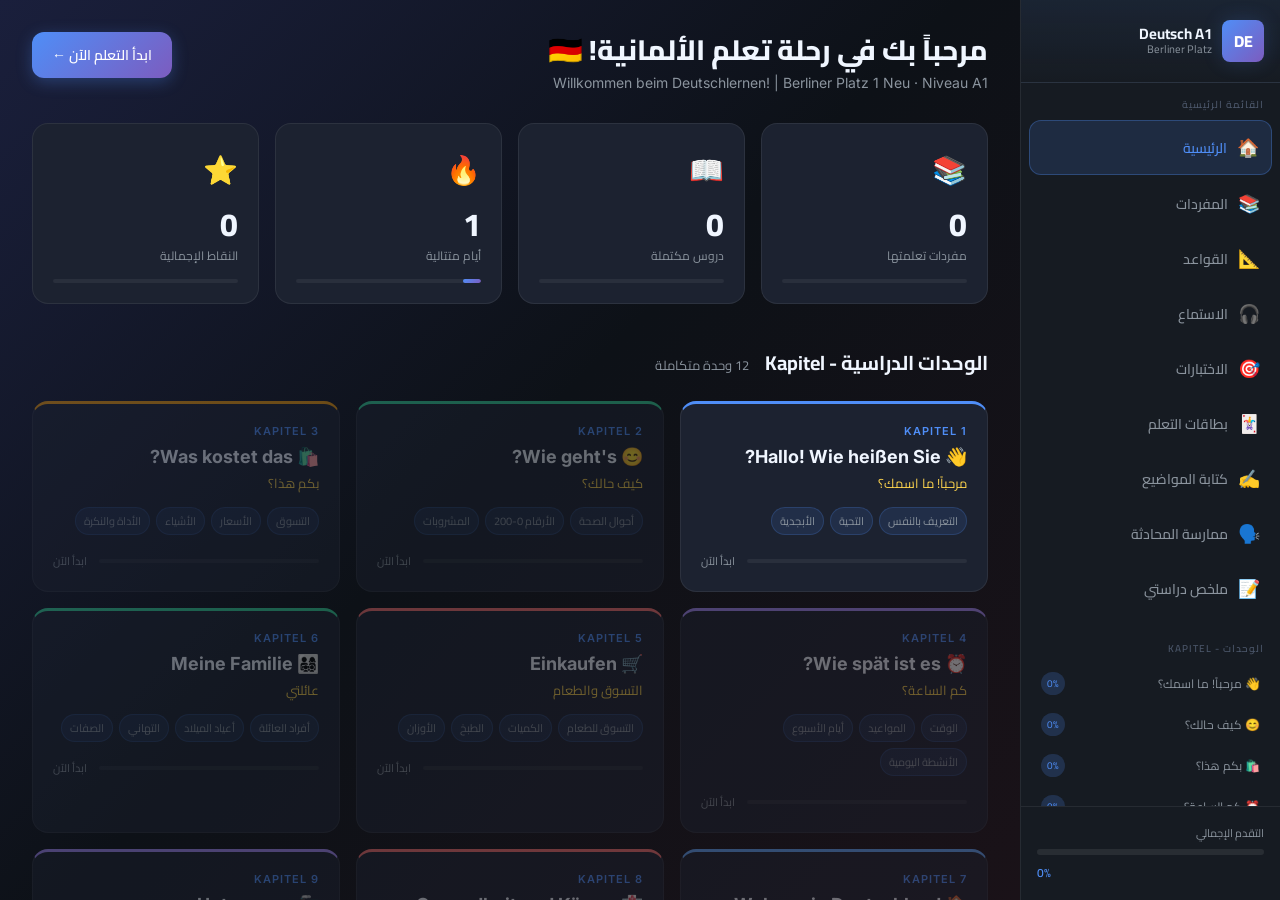
==== commit fc57a2c7: "feat: add German study vocabulary summarizer and print tool" ====
--- a/index.html
+++ b/index.html
@@ -8,9 +8,9 @@
   <link rel="preconnect" href="https://fonts.googleapis.com" />
   <link rel="preconnect" href="https://fonts.gstatic.com" crossorigin />
   <link href="https://fonts.googleapis.com/css2?family=Inter:wght@300;400;500;600;700;800&family=Amiri:wght@400;700&family=Cairo:wght@300;400;600;700;800&display=swap" rel="stylesheet" />
-  <link rel="stylesheet" href="css/main.css" />
-  <link rel="stylesheet" href="css/animations.css" />
-  <link rel="stylesheet" href="css/skills.css" />
+  <link rel="stylesheet" href="css/main.css?v=1.1" />
+  <link rel="stylesheet" href="css/animations.css?v=1.1" />
+  <link rel="stylesheet" href="css/skills.css?v=1.1" />
 </head>
 <body>
   <!-- Sidebar Navigation -->
@@ -23,7 +23,7 @@
           <span class="logo-sub">Berliner Platz</span>
         </div>
       </div>
-      <button class="sidebar-toggle" id="sidebarToggle" aria-label="Toggle Sidebar">☰</button>
+      <button class="sidebar-toggle" id="sidebarToggle" aria-label="Toggle Sidebar">✕</button>
     </div>
 
     <nav class="sidebar-nav">
@@ -60,6 +60,10 @@
         <div class="nav-item" data-page="conversation" id="nav-conversation" onclick="navigateTo('conversation')">
           <span class="nav-icon">🗣️</span>
           <span class="nav-label">ممارسة المحادثة</span>
+        </div>
+        <div class="nav-item" data-page="summarizer" id="nav-summarizer" onclick="navigateTo('summarizer')">
+          <span class="nav-icon">📝</span>
+          <span class="nav-label">ملخص دراستي</span>
         </div>
       </div>
 
@@ -387,6 +391,108 @@
         <!-- Final score and button to restart/go back -->
       </div>
     </div>
+
+    <!-- Summarizer Page -->
+    <div class="page" id="page-summarizer">
+      <!-- Print Only Header -->
+      <div class="print-only-header" style="display:none">
+        <h1 id="printChapterTitleDe" style="font-family:'Inter', sans-serif;font-weight:800;margin-bottom:6px;">Kapitel X</h1>
+        <h2 id="printChapterTitleAr" style="font-family:'Cairo', sans-serif;font-weight:700;font-size:18px;">ملخص كلمات الوحدة X</h2>
+        <div style="border-bottom:2px solid #000;margin-top:10px;margin-bottom:20px"></div>
+      </div>
+
+      <div class="page-header">
+        <div class="page-title-area">
+          <h1 class="page-title">دفتر التلخيص والمنظم 📝</h1>
+          <p class="page-subtitle">أدخل المفردات وسيقوم المساعد بتصنيفها وتوليد التصريفات والأدوات تلقائياً للطباعة</p>
+        </div>
+      </div>
+
+      <!-- Stats Grid -->
+      <div class="stats-grid" style="display: grid; grid-template-columns: repeat(4, 1fr); gap: 16px; margin-bottom: 24px;">
+        <div class="stat-card" style="border-top:3px solid var(--accent-primary)">
+          <div class="stat-icon">📚</div>
+          <div class="stat-info">
+            <span class="stat-value" id="sumTotalCount">0</span>
+            <span class="stat-label">إجمالي الكلمات</span>
+          </div>
+        </div>
+        <div class="stat-card" style="border-top:3px solid #4f8ef7">
+          <div class="stat-icon">🏷️</div>
+          <div class="stat-info">
+            <span class="stat-value" id="sumNounsCount">0</span>
+            <span class="stat-label">أسماء Nomen</span>
+          </div>
+        </div>
+        <div class="stat-card" style="border-top:3px solid #f59e0b">
+          <div class="stat-icon">⚡</div>
+          <div class="stat-info">
+            <span class="stat-value" id="sumVerbsCount">0</span>
+            <span class="stat-label">أفعال Verb</span>
+          </div>
+        </div>
+        <div class="stat-card" style="border-top:3px solid #34d399">
+          <div class="stat-icon">🎨</div>
+          <div class="stat-info">
+            <span class="stat-value" id="sumAdjsCount">0</span>
+            <span class="stat-label">صفات Adjektiv</span>
+          </div>
+        </div>
+      </div>
+
+      <!-- Input and Control Panel -->
+      <div class="vocab-input-card" style="background:var(--bg-card);border:var(--border-subtle);border-radius:var(--radius-lg);padding:24px;margin-bottom:24px;">
+        <div style="display:flex;gap:16px;align-items:center;flex-wrap:wrap;margin-bottom:16px">
+          <div style="flex:1;min-width:200px">
+            <label class="progress-label" style="display:block;margin-bottom:6px">اختر الوحدة الدراسية (Kapitel):</label>
+            <select class="filter-select" id="sumChapterFilter" style="width:100%;margin:0;" onchange="changeSummarizerChapter(this.value)">
+              <!-- Populated by JS -->
+            </select>
+          </div>
+          
+          <div style="flex:2;min-width:300px;position:relative;" class="suggest-wrap">
+            <label class="progress-label" style="display:block;margin-bottom:6px">أدخل كلمة ألمانية (مثال: Haus أو gehen):</label>
+            <div style="display:flex;gap:8px">
+              <input type="text" id="sumWordInput" class="vocab-search" style="margin:0;width:100%" placeholder="اكتب الكلمة هنا (مثال: der Tisch, fahren, teuer)..." autocomplete="off" />
+              <button class="btn btn-primary" onclick="addSingleWord()">إضافة +</button>
+            </div>
+            <!-- Auto-suggest box -->
+            <div id="sumSuggestBox" class="suggest-box" style="display:none"></div>
+          </div>
+        </div>
+
+        <div style="display:flex;gap:12px;flex-wrap:wrap;justify-content:space-between;align-items:center;border-top:1px solid rgba(255,255,255,0.06);padding-top:16px">
+          <div style="display:flex;gap:8px;flex-wrap:wrap">
+            <button class="btn btn-ghost" onclick="openBulkAddModal()">📝 إضافة جماعية</button>
+            <button class="btn btn-ghost" onclick="triggerImportVocab()">📂 استيراد JSON</button>
+            <button class="btn btn-ghost" onclick="exportCustomVocab()">💾 تصدير احتياطي</button>
+            <button class="btn btn-ghost" onclick="copyCustomVocabAsCode()">📋 نسخ ككود برمجي</button>
+            <input type="file" id="sumImportInput" style="display:none" accept=".json" onchange="importCustomVocab(event)" />
+          </div>
+          
+          <button class="btn btn-primary" style="background:var(--gradient-gold)" onclick="printSummarizer()">🖨️ طباعة الجدول (A4)</button>
+        </div>
+      </div>
+
+      <!-- Vocab Table Container -->
+      <div style="background:var(--bg-card);border:var(--border-subtle);border-radius:var(--radius-lg);overflow:hidden;margin-bottom:32px;">
+        <table class="grammar-table" style="width:100%;margin:0;border-collapse:collapse;">
+          <thead>
+            <tr>
+              <th style="width:50px;text-align:center;">#</th>
+              <th>الكلمة (الترتيب الأبجدي)</th>
+              <th style="width:130px;">النوع</th>
+              <th>التفاصيل (أداة تعريف / تصريفات الأفعال)</th>
+              <th>الترجمة العربية</th>
+              <th class="actions-header" style="width:120px;text-align:center;">إجراءات</th>
+            </tr>
+          </thead>
+          <tbody id="sumTableBody">
+            <!-- Populated by JS -->
+          </tbody>
+        </table>
+      </div>
+    </div>
   </main>
 
   <!-- Toast Notifications -->
@@ -420,12 +526,19 @@
     <audio id="globalAudio" onended="audioEnded()" ontimeupdate="updateAudioProgress()" onloadedmetadata="audioLoaded()"></audio>
   </div>
 
+  <!-- Mobile Menu Overlay Backdrop -->
+  <div class="sidebar-backdrop" id="sidebarBackdrop" onclick="toggleSidebar()"></div>
+
+  <!-- Mobile Menu Toggle Button -->
+  <button class="mobile-menu-btn" id="mobileMenuBtn" aria-label="Open Menu">☰</button>
+
   <script src="js/curriculum.js"></script>
   <script src="js/vocabulary.js"></script>
   <script src="js/audio.js"></script>
   <script src="js/quiz.js"></script>
   <script src="js/writing.js"></script>
   <script src="js/conversation.js"></script>
-  <script src="js/app.js"></script>
+  <script src="js/summarizer.js"></script>
+  <script src="js/app.js?v=1.1"></script>
 </body>
 </html>
--- a/css/main.css
+++ b/css/main.css
@@ -65,6 +65,9 @@
   background: var(--bg-primary);
   color: var(--text-primary);
   min-height: 100vh;
+  min-height: 100dvh;
+  height: 100vh;
+  height: 100dvh;
   display: flex;
   overflow: hidden;
 }
@@ -82,17 +85,31 @@
   width: var(--sidebar-width);
   min-width: var(--sidebar-width);
   height: 100vh;
+  height: 100dvh;
   background: var(--bg-secondary);
-  border-left: var(--border-subtle);
   display: flex;
   flex-direction: column;
   position: fixed;
   top: 0;
-  right: 0;
   z-index: 100;
   overflow-y: auto;
   transition: var(--transition);
 }
+
+/* ── Direction Scoped Layouts ── */
+html[dir="ltr"] .sidebar {
+  left: 0;
+  right: auto;
+  border-right: var(--border-subtle);
+  border-left: none;
+}
+html[dir="rtl"] .sidebar {
+  right: 0;
+  left: auto;
+  border-left: var(--border-subtle);
+  border-right: none;
+}
+
 
 .sidebar-header {
   padding: 20px 16px;
@@ -150,6 +167,52 @@
   font-size: 18px;
   padding: 4px;
   display: none;
+}
+
+/* Mobile Menu Toggle Button (Floating) */
+.mobile-menu-btn {
+  display: none;
+  background: var(--bg-glass);
+  backdrop-filter: blur(10px);
+  border: 1px solid rgba(79, 142, 247, 0.4);
+  color: var(--accent-primary);
+  width: 48px;
+  height: 48px;
+  border-radius: 12px;
+  font-size: 24px;
+  cursor: pointer;
+  align-items: center;
+  justify-content: center;
+  box-shadow: 0 4px 15px rgba(79, 142, 247, 0.25);
+  transition: var(--transition);
+}
+
+/* Sidebar Backdrop Overlay */
+.sidebar-backdrop {
+  display: none;
+  position: fixed;
+  top: 0;
+  left: 0;
+  width: 100vw;
+  height: 100vh;
+  background: rgba(0, 0, 0, 0.5);
+  backdrop-filter: blur(4px);
+  z-index: 115; /* Above page content but below mobile sidebar (120) */
+  opacity: 0;
+  transition: opacity 0.25s ease;
+  pointer-events: none;
+}
+.sidebar-backdrop.active {
+  display: block;
+  opacity: 1;
+  pointer-events: auto;
+}
+
+.mobile-menu-btn:hover {
+  background: var(--bg-card-hover);
+  color: var(--text-primary);
+  transform: scale(1.05);
+  box-shadow: 0 4px 20px rgba(79, 142, 247, 0.4);
 }
 
 .sidebar-nav {
@@ -278,11 +341,20 @@
    ============================================================ */
 .main-content {
   flex: 1;
-  margin-right: var(--sidebar-width);
   height: 100vh;
+  height: 100dvh;
   overflow-y: auto;
   padding: 32px;
   background: var(--gradient-hero);
+}
+
+html[dir="ltr"] .main-content {
+  margin-left: var(--sidebar-width);
+  margin-right: 0;
+}
+html[dir="rtl"] .main-content {
+  margin-right: var(--sidebar-width);
+  margin-left: 0;
 }
 
 /* ── Pages ── */
@@ -1038,13 +1110,21 @@
 .global-audio-player {
   position: fixed;
   bottom: 0;
-  left: 0;
-  right: var(--sidebar-width);
   z-index: 200;
   background: rgba(22, 27, 34, 0.95);
   backdrop-filter: blur(12px);
   border-top: var(--border-subtle);
   box-shadow: 0 -4px 24px rgba(0,0,0,0.4);
+  padding-bottom: env(safe-area-inset-bottom, 0px);
+}
+
+html[dir="ltr"] .global-audio-player {
+  left: var(--sidebar-width);
+  right: 0;
+}
+html[dir="rtl"] .global-audio-player {
+  right: var(--sidebar-width);
+  left: 0;
 }
 
 .audio-player-inner {
@@ -1556,16 +1636,61 @@
 
   .sidebar {
     width: 260px;
-    transform: translateX(100%);
-  }
-
-  .sidebar.open {
-    transform: translateX(0);
-    box-shadow: -8px 0 24px rgba(0,0,0,0.5);
-  }
-
-  .sidebar-toggle { display: block; }
-  .main-content { margin-right: 0; padding: 20px; }
+    transform: none;
+    z-index: 120; /* Ensure it covers the mobile toggle button when open */
+  }
+
+  html[dir="ltr"] .sidebar {
+    left: -270px;
+    right: auto;
+  }
+  html[dir="ltr"] .sidebar.open {
+    left: 0;
+  }
+
+  html[dir="rtl"] .sidebar {
+    right: -270px;
+    left: auto;
+  }
+  html[dir="rtl"] .sidebar.open {
+    right: 0;
+  }
+
+  .sidebar-toggle {
+    display: block;
+    font-size: 24px;
+    color: var(--text-primary);
+  }
+
+  .mobile-menu-btn {
+    display: flex;
+    position: fixed;
+    top: 15px;
+    z-index: 110;
+  }
+
+  html[dir="ltr"] .mobile-menu-btn {
+    left: 15px;
+    right: auto;
+  }
+  html[dir="rtl"] .mobile-menu-btn {
+    right: 15px;
+    left: auto;
+  }
+
+  .main-content {
+    margin-left: 0 !important;
+    margin-right: 0 !important;
+    padding: 80px 20px 160px 20px;
+    height: 100vh;
+    height: 100dvh;
+    transition: padding-bottom 0.3s ease;
+  }
+
+  body.audio-player-active .main-content {
+    padding-bottom: 240px !important;
+  }
+
   .stats-grid { grid-template-columns: 1fr 1fr; }
   .chapters-grid { grid-template-columns: 1fr; }
   .focus-section { grid-template-columns: 1fr; }
@@ -1573,5 +1698,195 @@
   .options-grid { grid-template-columns: 1fr; }
   .flashcard-wrap { width: 100%; }
   .quiz-selection { grid-template-columns: 1fr 1fr; }
-  .global-audio-player { right: 0; }
-}
+
+  .global-audio-player {
+    left: 0 !important;
+    right: 0 !important;
+    padding-bottom: calc(env(safe-area-inset-bottom, 0px) + 20px) !important;
+  }
+  .audio-player-inner {
+    flex-wrap: wrap;
+    gap: 8px 12px;
+    padding: 10px 16px;
+  }
+  .audio-info {
+    flex: 1;
+    min-width: 120px;
+  }
+  .audio-volume-wrap {
+    display: none;
+  }
+  .audio-progress-wrap {
+    width: 100%;
+    order: 3;
+    flex: none;
+  }
+}
+
+/* ============================================================
+   STUDY SUMMARIZER STYLES
+   ============================================================ */
+.suggest-box {
+  position: absolute;
+  top: 100%;
+  left: 0;
+  right: 0;
+  background: var(--bg-card);
+  border: var(--border-accent);
+  border-radius: var(--radius-md);
+  box-shadow: var(--shadow-card);
+  margin-top: 4px;
+  z-index: 1000;
+  overflow: hidden;
+  max-height: 250px;
+  overflow-y: auto;
+}
+.suggest-item {
+  padding: 10px 14px;
+  cursor: pointer;
+  display: flex;
+  justify-content: space-between;
+  align-items: center;
+  transition: var(--transition);
+  border-bottom: 1px solid rgba(255, 255, 255, 0.04);
+}
+.suggest-item:last-child {
+  border-bottom: none;
+}
+.suggest-item:hover {
+  background: var(--bg-card-hover);
+  color: var(--accent-primary);
+}
+.sum-modal-overlay {
+  position: fixed;
+  inset: 0;
+  background: rgba(0, 0, 0, 0.75);
+  backdrop-filter: blur(5px);
+  z-index: 2000;
+  display: none;
+  align-items: center;
+  justify-content: center;
+  padding: 20px;
+}
+.sum-modal-card {
+  background: var(--bg-card);
+  border: var(--border-accent);
+  border-radius: var(--radius-lg);
+  max-width: 500px;
+  width: 100%;
+  padding: 24px;
+  box-shadow: var(--shadow-card);
+  animation: fadeInUp 0.3s ease;
+}
+.sum-modal-title {
+  font-size: 18px;
+  font-weight: 700;
+  margin-bottom: 16px;
+  color: var(--text-primary);
+  display: flex;
+  align-items: center;
+  gap: 8px;
+}
+.sum-details-span {
+  display: inline-block;
+  margin: 2px 4px;
+  font-size: 13px;
+  color: var(--text-primary);
+}
+.sum-trans-text {
+  cursor: pointer;
+  border-bottom: 1px dashed rgba(255, 255, 255, 0.2);
+  padding-bottom: 2px;
+}
+.sum-trans-text:hover {
+  color: var(--accent-primary);
+  border-bottom-color: var(--accent-primary);
+}
+
+/* ── Print Media Query ── */
+@media print {
+  body {
+    background: #ffffff !important;
+    color: #000000 !important;
+    font-size: 12pt;
+    font-family: Arial, sans-serif;
+  }
+  .sidebar, 
+  .mobile-menu-btn, 
+  .vocab-input-card, 
+  .stats-grid, 
+  .btn, 
+  .sum-actions-cell,
+  .actions-header,
+  .toast-container,
+  .global-audio-player,
+  .sidebar-backdrop {
+    display: none !important;
+  }
+  .main-content {
+    margin: 0 !important;
+    padding: 0 !important;
+    width: 100% !important;
+    background: none !important;
+    height: auto !important;
+    overflow: visible !important;
+  }
+  .page {
+    display: none !important;
+  }
+  .page#page-summarizer {
+    display: block !important;
+    animation: none !important;
+  }
+  .print-only-header {
+    display: block !important;
+    text-align: center;
+    color: #000000 !important;
+    margin-bottom: 20px;
+  }
+  .print-only-header h1, 
+  .print-only-header h2 {
+    color: #000000 !important;
+  }
+  .page-header {
+    display: none !important;
+  }
+  table.grammar-table {
+    width: 100% !important;
+    border-collapse: collapse !important;
+    margin: 0 !important;
+    color: #000000 !important;
+  }
+  table.grammar-table th, 
+  table.grammar-table td {
+    border: 1px solid #000000 !important;
+    padding: 8px !important;
+    color: #000000 !important;
+    background: none !important;
+  }
+  table.grammar-table th {
+    font-weight: bold !important;
+    background-color: #f2f2f2 !important;
+  }
+  .vc-type {
+    background: none !important;
+    border: 1px solid #000000 !important;
+    color: #000000 !important;
+    padding: 2px 6px !important;
+    border-radius: 2px !important;
+  }
+  .sum-details-span {
+    color: #000000 !important;
+  }
+  .sum-trans-text {
+    border-bottom: none !important;
+    color: #000000 !important;
+  }
+  .tts-btn {
+    display: none !important;
+  }
+  tr {
+    page-break-inside: avoid !important;
+  }
+}
+
